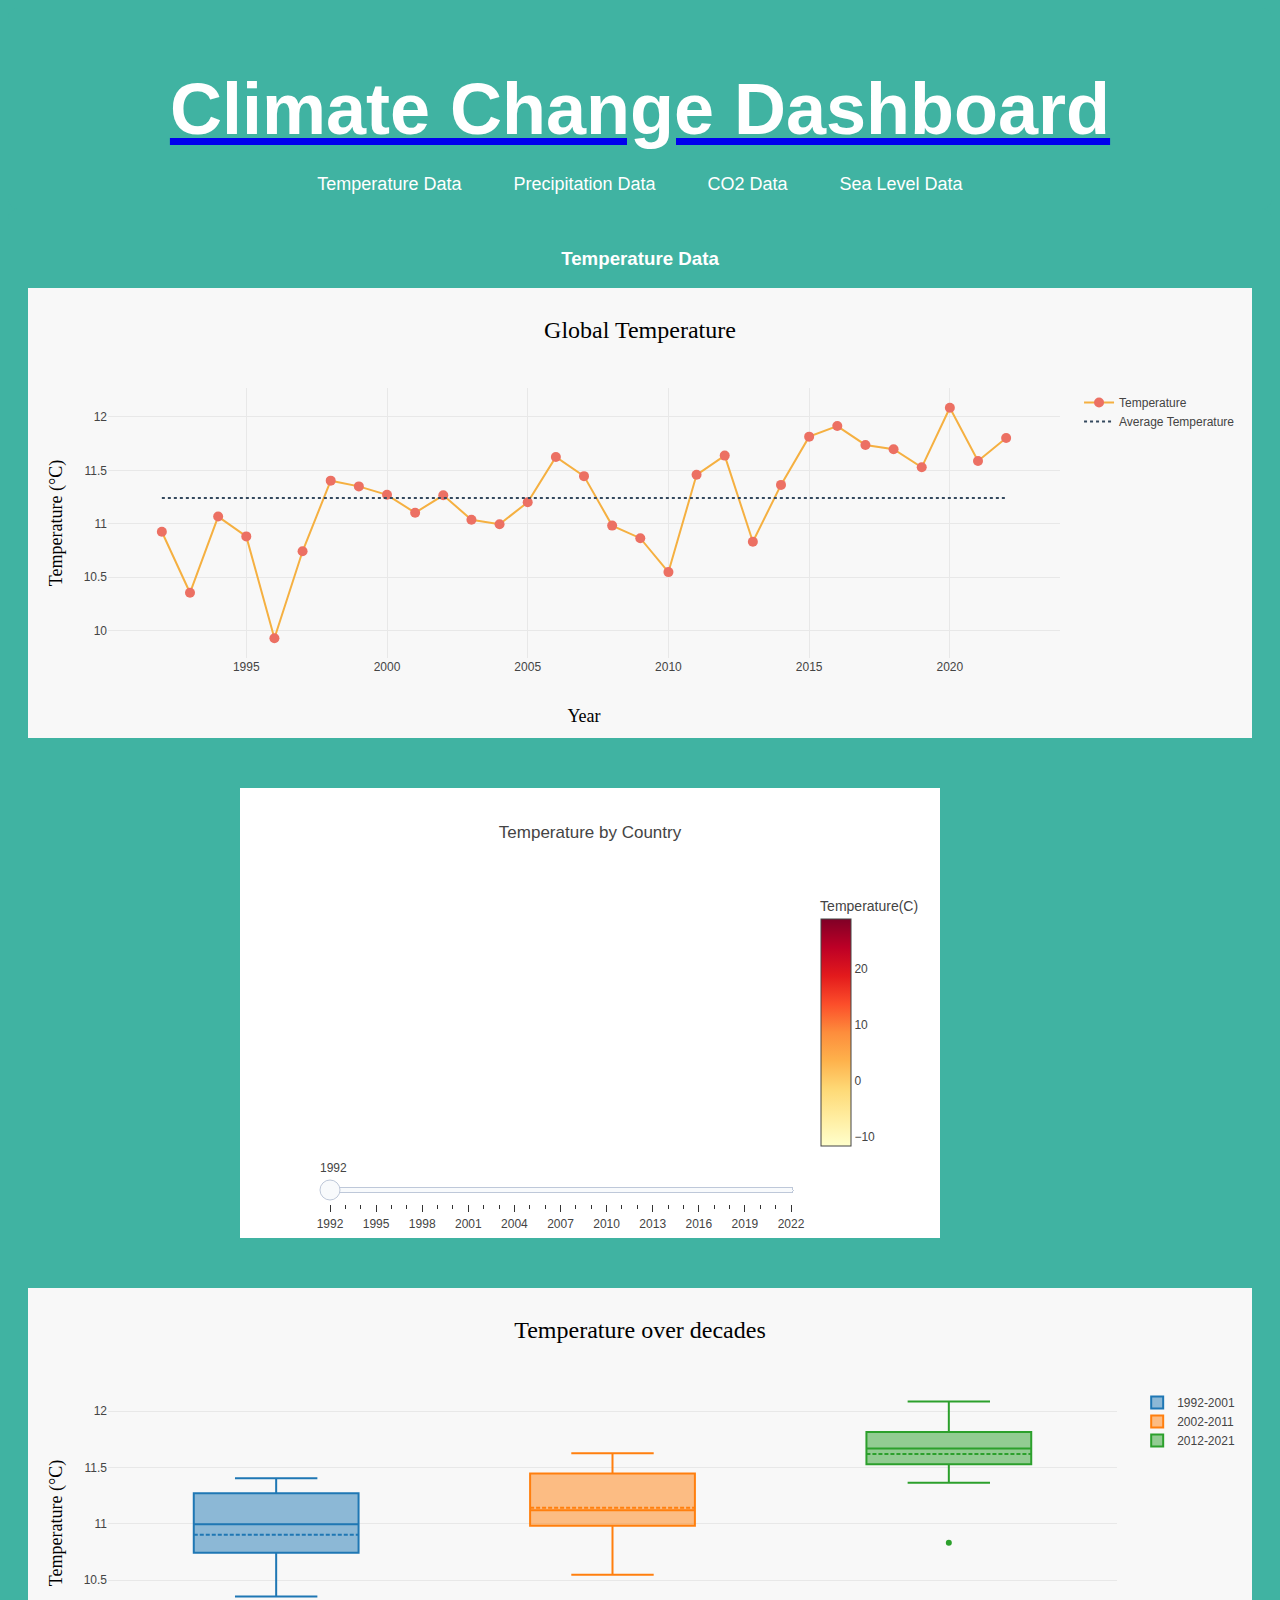
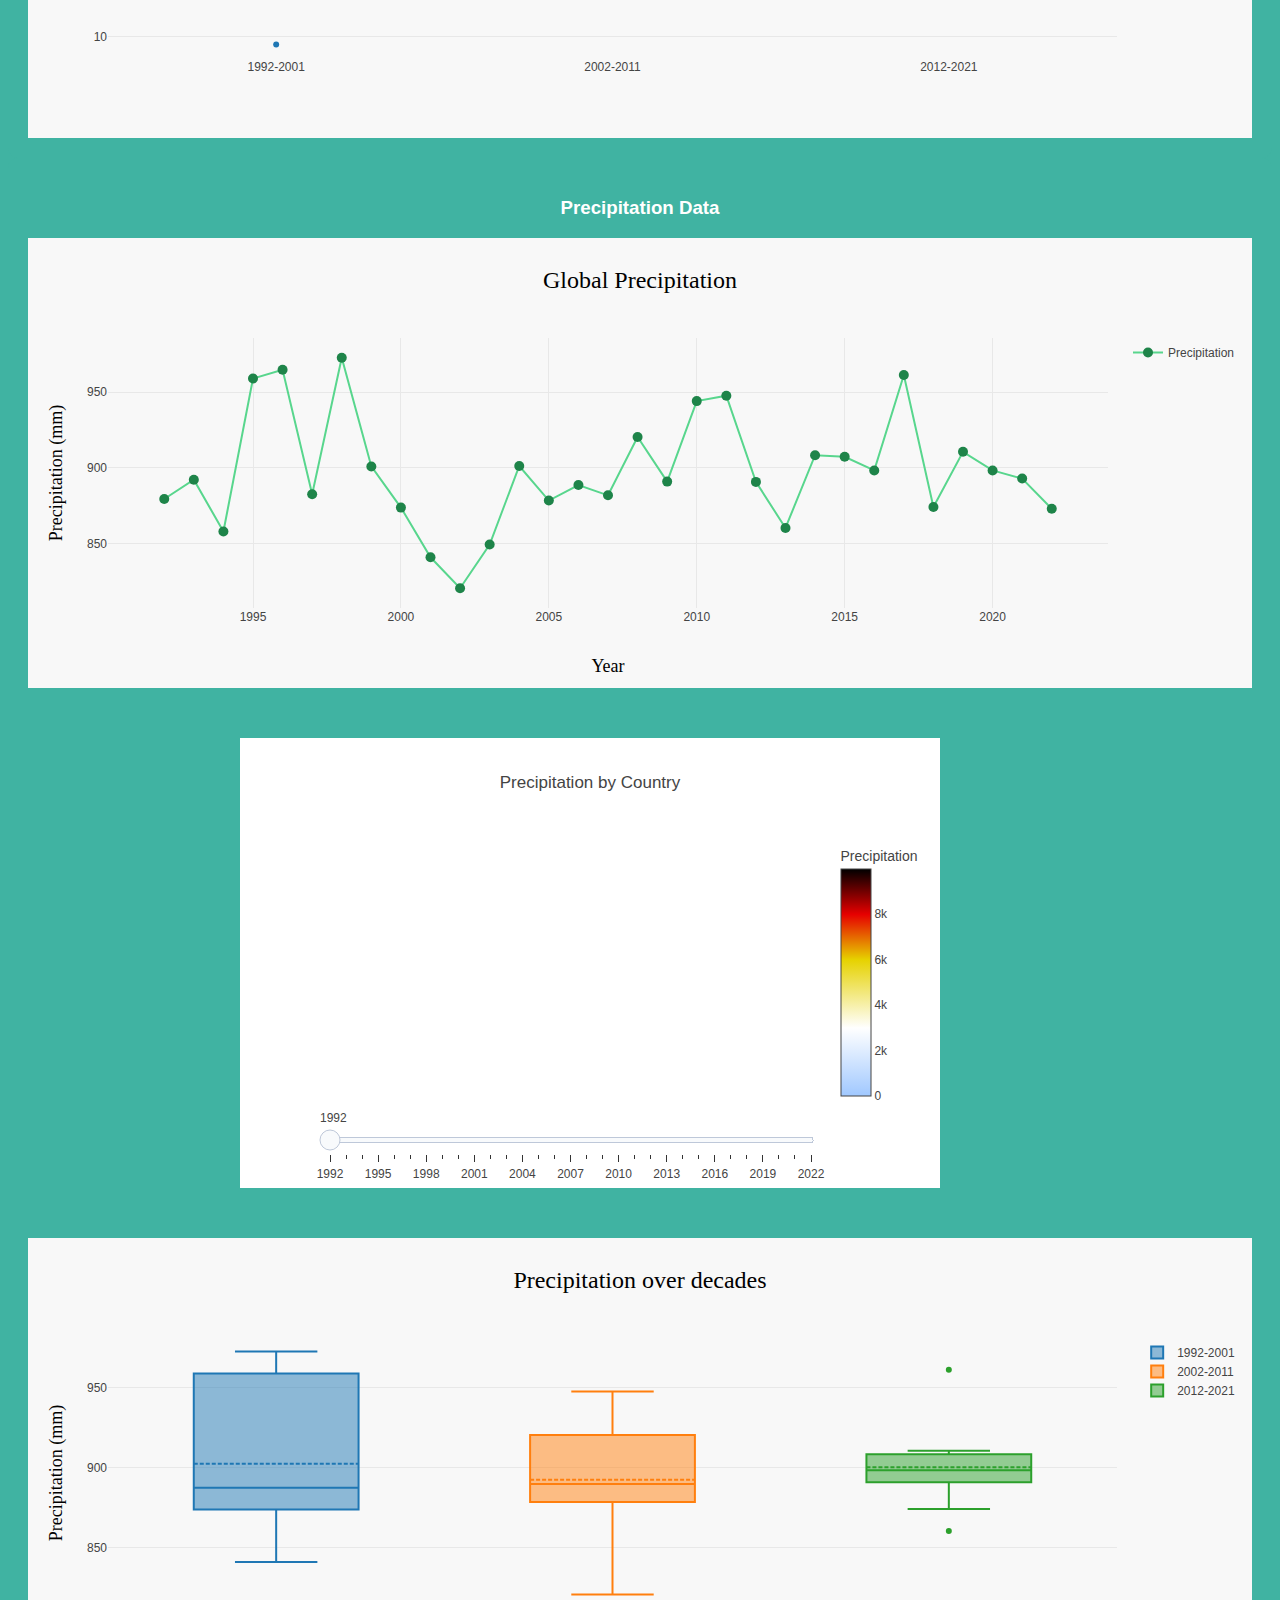
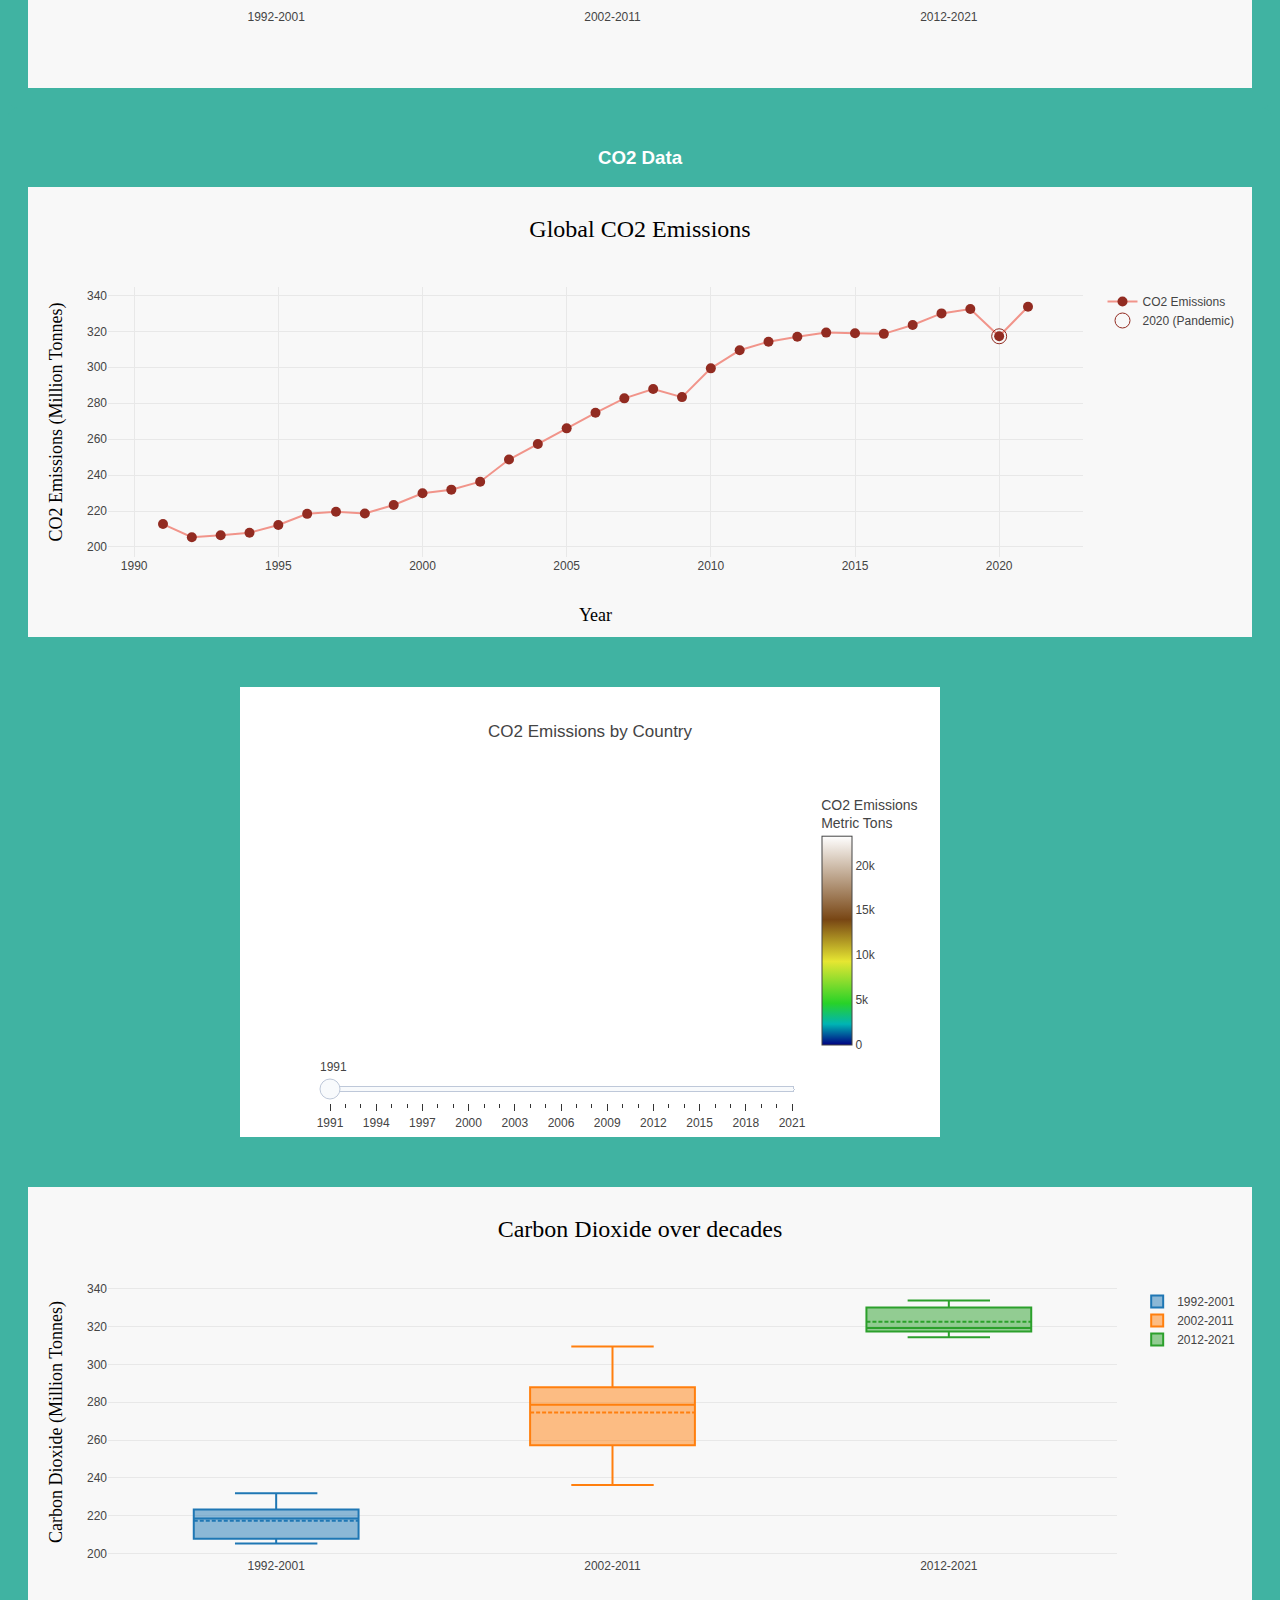
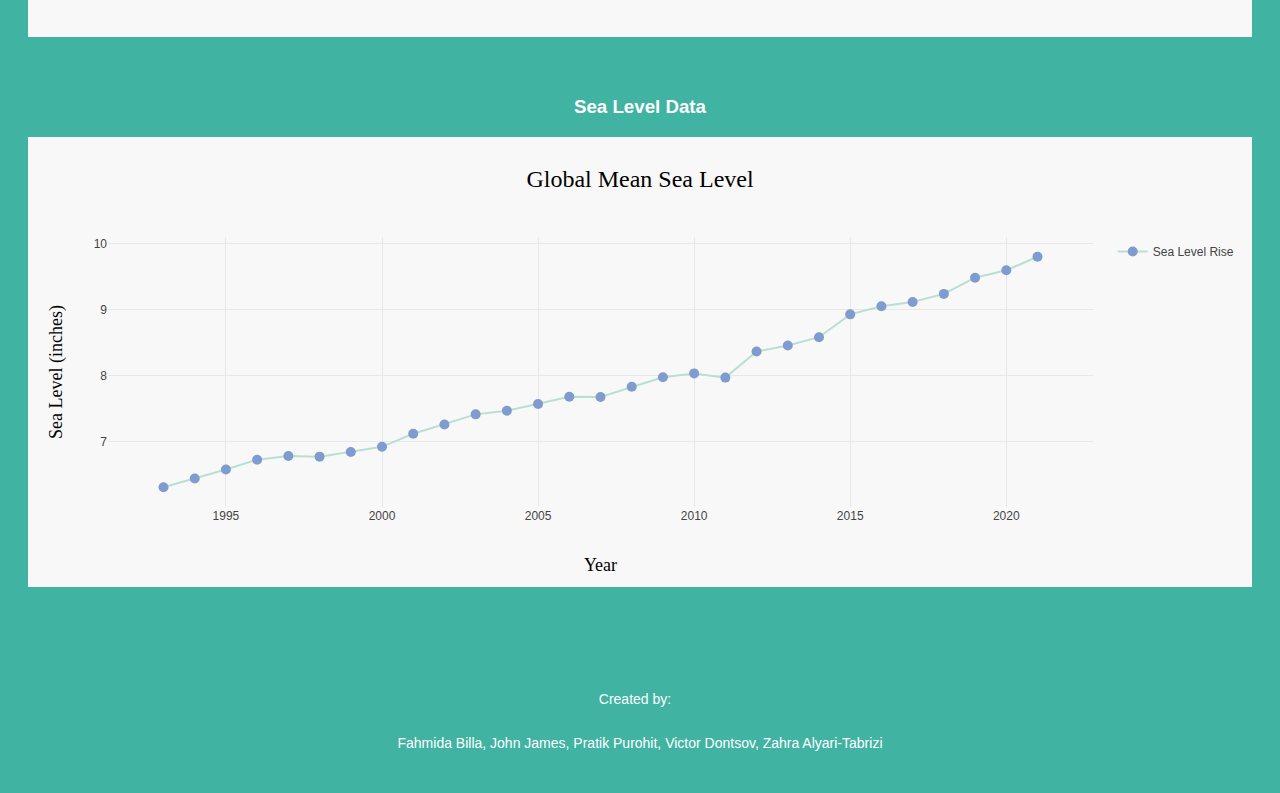
==== All Charts/Charts.html @ 0d8bfbe0 "added boxplots" ====
<!DOCTYPE html>
<html>
  <head>
    <title>My Plotly Charts</title>
    <link rel="stylesheet" type="text/css" href="style.css">
    <meta name="viewport" content="width=device-width, initial-scale=1.0">
  </head>
  <body>
    <header class="header">
      <a href="Charts.html"><h1 class="title">Climate Change Dashboard</h1></a>
    </header>
    
    <div class="tab">
      <button class="tablinks" onclick="openChart(event, 'tempData')">Temperature Data</button>
      <button class="tablinks" onclick="openChart(event, 'precipData')">Precipitation Data</button>
      <button class="tablinks" onclick="openChart(event, 'co2Data')">CO2 Data</button>
      <button class="tablinks" onclick="openChart(event, 'seaLevelData')">Sea Level Data</button>
    </div>
    
    <div id="tempData" class="chart">
      <h3>Temperature Data</h3>
      <div id="TemperaturePlot"></div>
      <div id="TemperatureChoroplethPlot"></div>
      <div id="TemperatureBox"></div>
    </div>
    
    <div id="precipData" class="chart">
      <h3>Precipitation Data</h3>
      <div id="PrecipitationPlot"></div>
      <div id="PrecipitationChoroplethPlot"></div>
      <div id="PrecipitationBox"></div>   
   
    </div>
    
    <div id="co2Data" class="chart">
      <h3>CO2 Data</h3>
      <div id="CO2EmissionPlot"></div>
      <div id="CO2ChoroplethPlot"></div>
      <div id="CO2Box"></div>
    </div>
    
    <div id="seaLevelData" class="chart">
      <h3>Sea Level Data</h3>
      <div id="SeaLevelPlot"></div>
    </div> 
    <div class="data-section">
    </div>
    
    <footer class="footer">
      <p class="created-by">Created by:</p>
      <p class="authors">Fahmida Billa, John James, Pratik Purohit, Victor Dontsov, Zahra Alyari-Tabrizi</p>
    </footer>
    
    <script src="https://cdn.plot.ly/plotly-latest.min.js"></script>
    <script src="https://d3js.org/d3.v5.min.js"></script>
    <script src="CO2DataChoropleth.js"></script>
    <script src="precipitationDataChoropleth.js"></script>
    <script src="temperatureDataChoropleth.js"></script>
    <script src="seaLevelData.js"></script>
    <script src="TemperatureData.js"></script>
    <script src="PrecipitationData.js"></script>
    <script src="CO2EmissionData.js"></script>
    <script src="SeaLevelLineChart.js"></script>
    <script src="TemperatureLineChart.js"></script>
    <script src="PrecipitationLineChart.js"></script>
    <script src="CO2EmissionLineChart.js"></script>
    <script src="choroplethCO2.js"></script>
    <script src="precipitationChoropleth.js"></script>
    <script src="temperatureChoropleth.js"></script>
    <script src="box_temperature.js"></script>
    <script src="box_precipitation.js"></script>
    <script src="box_co2.js"></script>
    <script src="eventlisteners.js" ></script>

    <!--
      <script src="box_co2.js"></script>
    -->
  </body>
</html>
---- All Charts/style.css ----
body {
  background-color: #40B3A2;
  color: #fff;
  font-family: Jost, sans-serif;
  text-align: center;
}

.header {
  background-color: #40B3A2;
  padding: 10px;
  border-radius: 10px 10px 0 0;
}

.title {
  font-size: 72px; 
  margin: 50px auto 0;
  color: #fff;
  cursor: pointer;
  text-decoration: none;
  max-width: 90%;
  text-align: center;
}

#SeaLevelLineChart,
#TemperatureLineChart,
#PrecipitationLineChart,
#CO2EmissionLineChart,
#CO2ChoroplethPlot,
#PrecipitationChoroplethPlot,
#TemperatureChoroplethPlot {
  margin: 50px auto;
  max-width: 800px;
}

@media screen and (max-width: 768px) {
  #SeaLevelLineChart,
  #TemperatureLineChart,
  #PrecipitationLineChart,
  #CO2EmissionLineChart,
  #CO2ChoroplethPlot,
  #PrecipitationChoroplethPlot,
  #TemperatureChoroplethPlot {
    max-width: 100%;
  }
}

  
  /* Update for small screens */
  .tab {
    display: flex;
    flex-direction: column;
    align-items: center;
  }
  
  .tablinks {
    margin-bottom: 10px;
  }

.chart {
  background-color: #40B3A2;
  border-radius: 10px;
  padding: 20px;
}

/* Add new styles for tabs */
.tab {
  display: flex;
  justify-content: center;
  align-items: center;
  flex-wrap: wrap;
  background-color: #40B3A2;
  border-radius: 0 0 10px 10px;
  flex-direction: row; 
}

.tab button {
  background-color: inherit;
  border: none;
  outline: none;
  cursor: pointer;
  padding: 14px 16px;
  font-size: 18px;
  margin: 0 10px;
  color: #fff;
}

.tab button:hover {
  background-color: #40B3A2;
}

.tab button.active {
  background-color: #DC6641;
}

.footer {
  background-color: #40B3A2;
  color: #fff;
  font-size: 14px;
  padding: 20px;
  margin-top: 50px;
  display: flex;
  justify-content: flex-end;
  align-items: center;
  border-radius: 10px 10px 10px 10px;
  flex-direction: column;
}


.created-by {
  margin-right: 10px;
}

.author-list {
  margin: 0;
  padding: 0;
  display: flex;
}

.author-list li {
  margin-right: 10px;
}
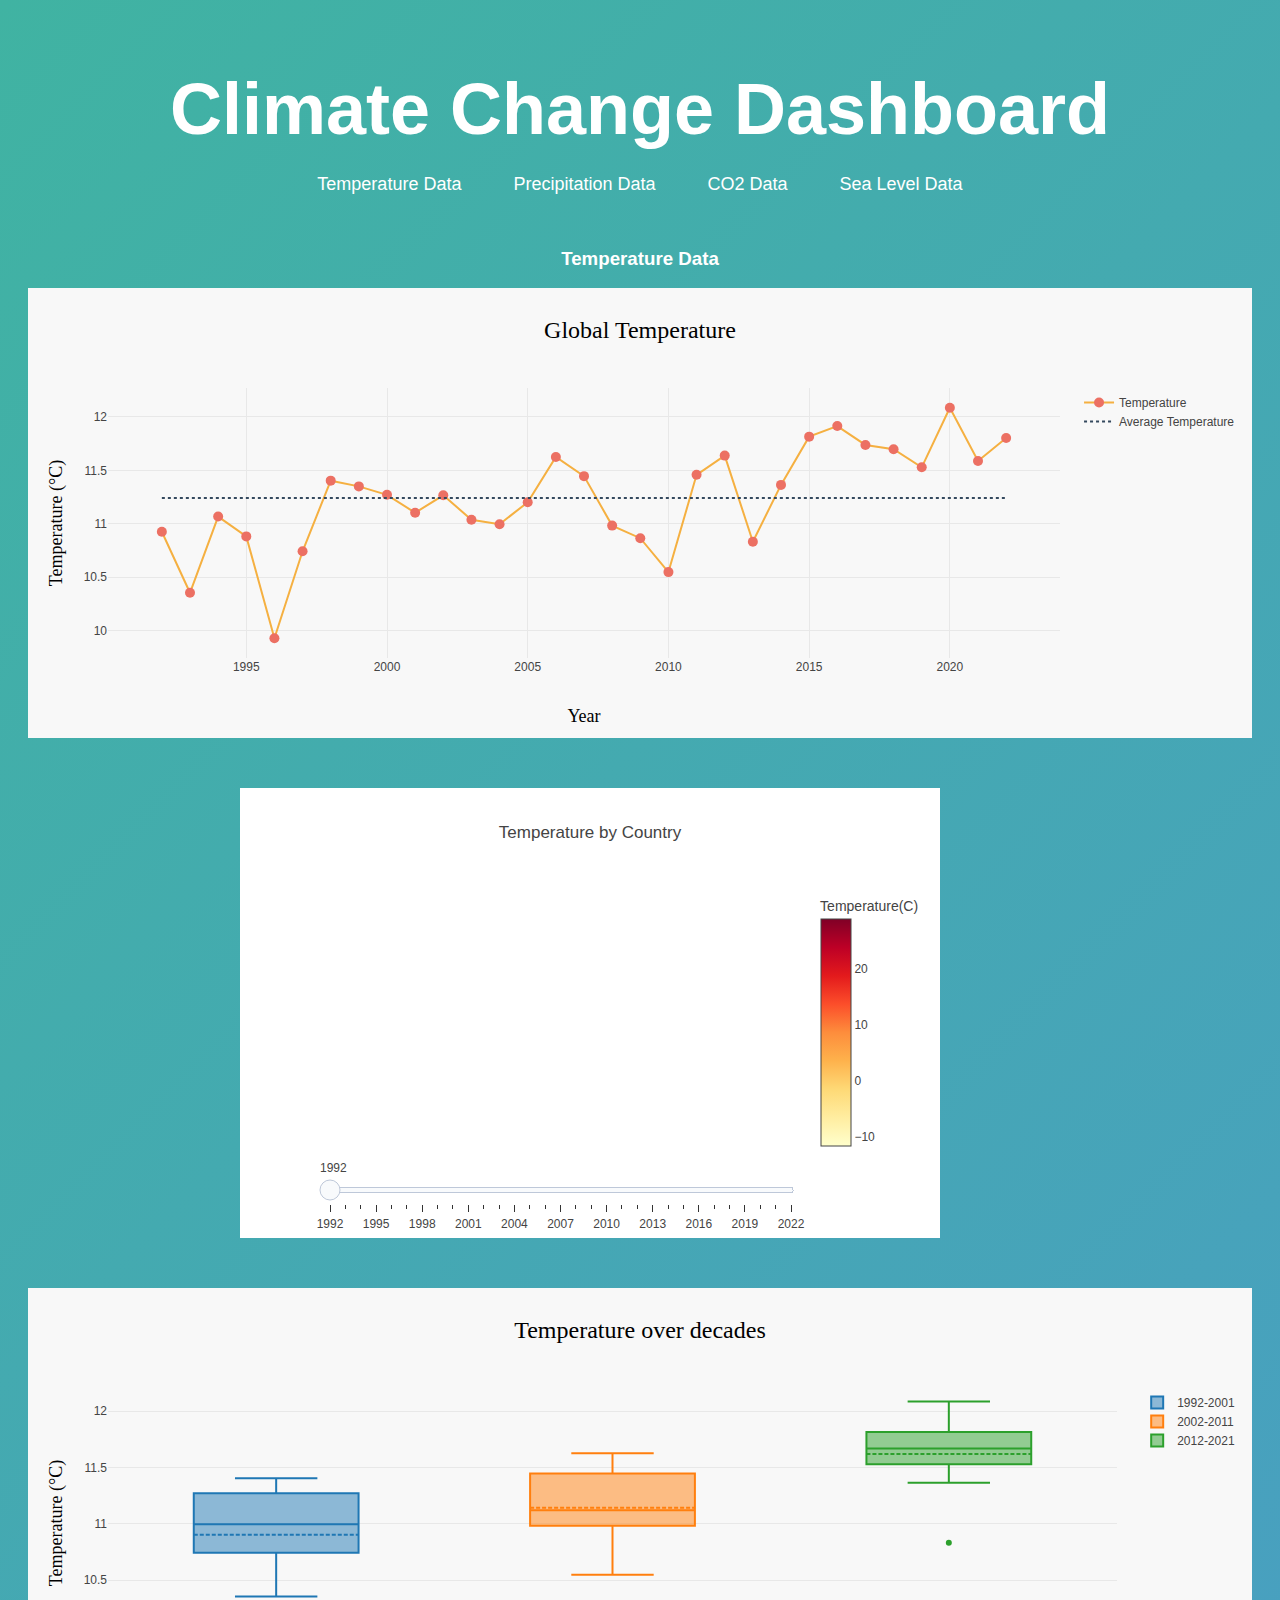
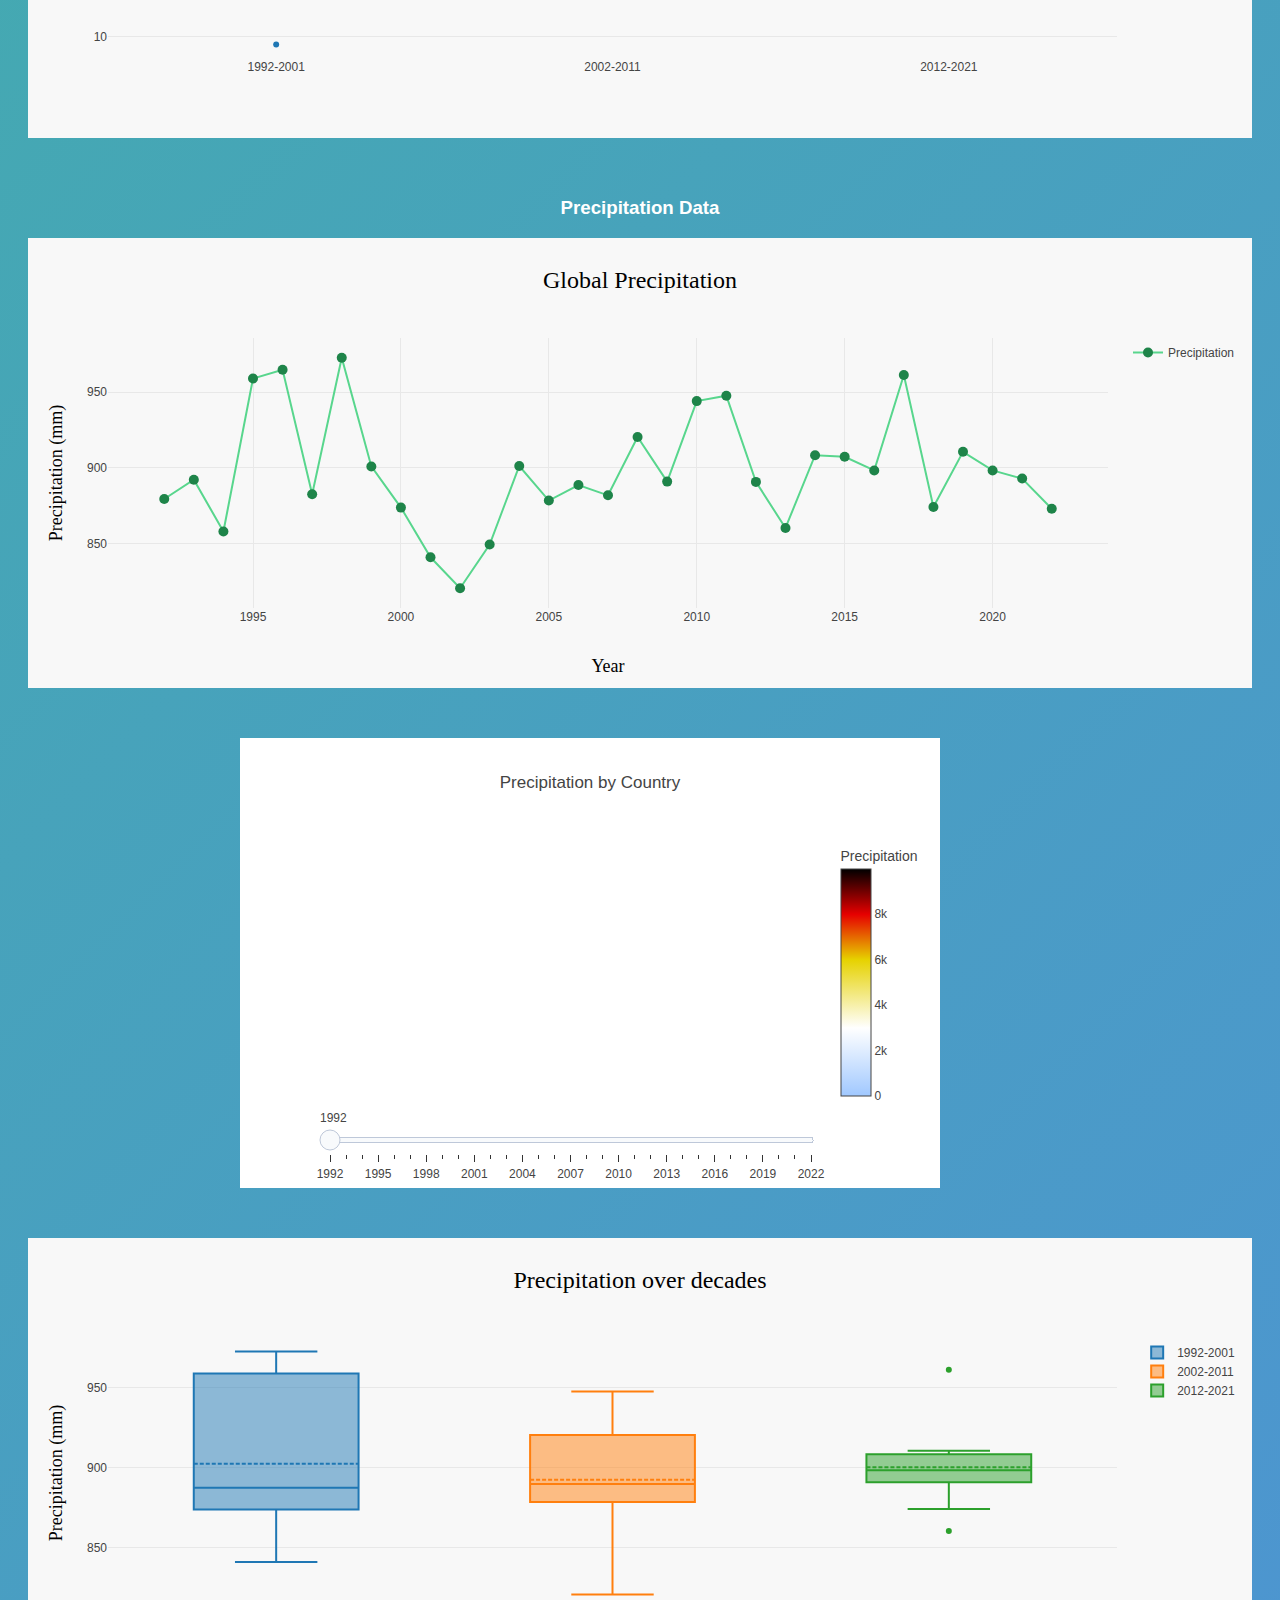
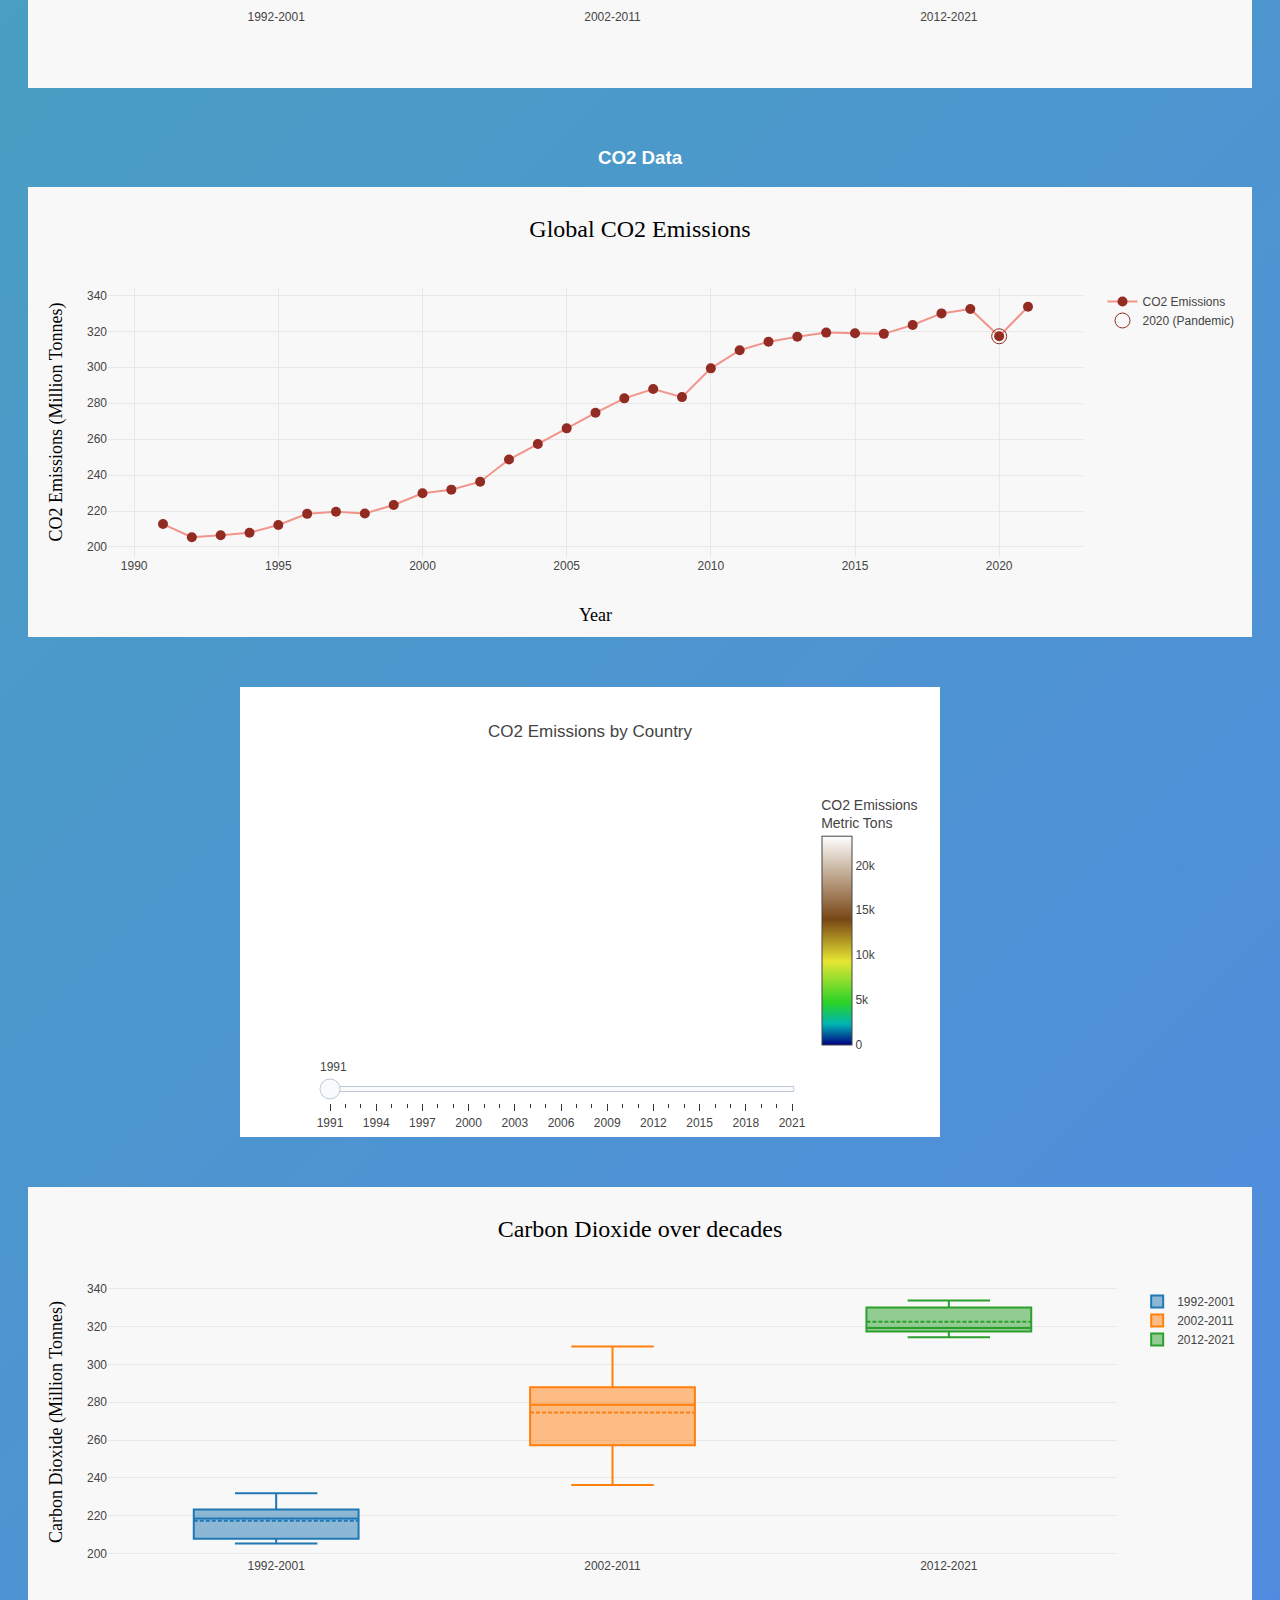
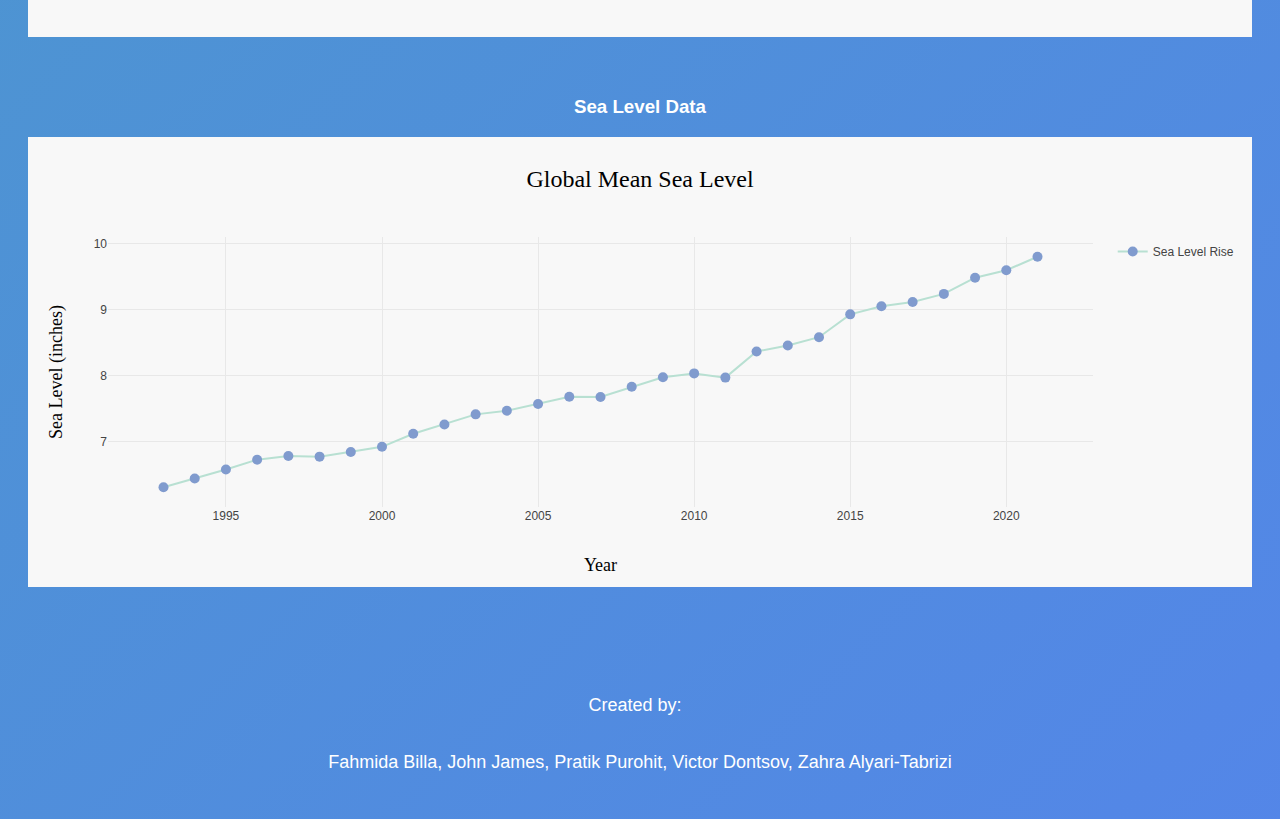
==== commit 61557ab1: "final touches being added - missing race chart" ====
--- a/All Charts/Charts.html
+++ b/All Charts/Charts.html
@@ -1,7 +1,7 @@
 <!DOCTYPE html>
 <html>
   <head>
-    <title>My Plotly Charts</title>
+    <title>Climate Change Visualization - Dashboard</title>
     <link rel="stylesheet" type="text/css" href="style.css">
     <meta name="viewport" content="width=device-width, initial-scale=1.0">
   </head>
--- a/All Charts/style.css
+++ b/All Charts/style.css
@@ -1,16 +1,32 @@
 body {
-  background-color: #40B3A2;
-  color: #fff;
+  background-image: linear-gradient(-45deg, #40B3A2, #BC7198, #5A77FF, #40B3A2);
+  background-size: 400% 400%;
+  animation: gradient 10s ease infinite;
   font-family: Jost, sans-serif;
   text-align: center;
 }
 
+@keyframes gradient {
+  0% {
+    background-position: 0% 50%;
+  }
+  50% {
+    background-position: 100% 50%;
+  }
+  100% {
+    background-position: 0% 50%;
+  }
+}
+
+
 .header {
-  background-color: #40B3A2;
   padding: 10px;
   border-radius: 10px 10px 0 0;
 }
+.header > a {
+  text-decoration: none;
 
+}
 .title {
   font-size: 72px; 
   margin: 50px auto 0;
@@ -57,9 +73,9 @@
   }
 
 .chart {
-  background-color: #40B3A2;
   border-radius: 10px;
   padding: 20px;
+  color: #fff;
 }
 
 /* Add new styles for tabs */
@@ -68,7 +84,6 @@
   justify-content: center;
   align-items: center;
   flex-wrap: wrap;
-  background-color: #40B3A2;
   border-radius: 0 0 10px 10px;
   flex-direction: row; 
 }
@@ -93,9 +108,8 @@
 }
 
 .footer {
-  background-color: #40B3A2;
   color: #fff;
-  font-size: 14px;
+  font-size: 18px;
   padding: 20px;
   margin-top: 50px;
   display: flex;
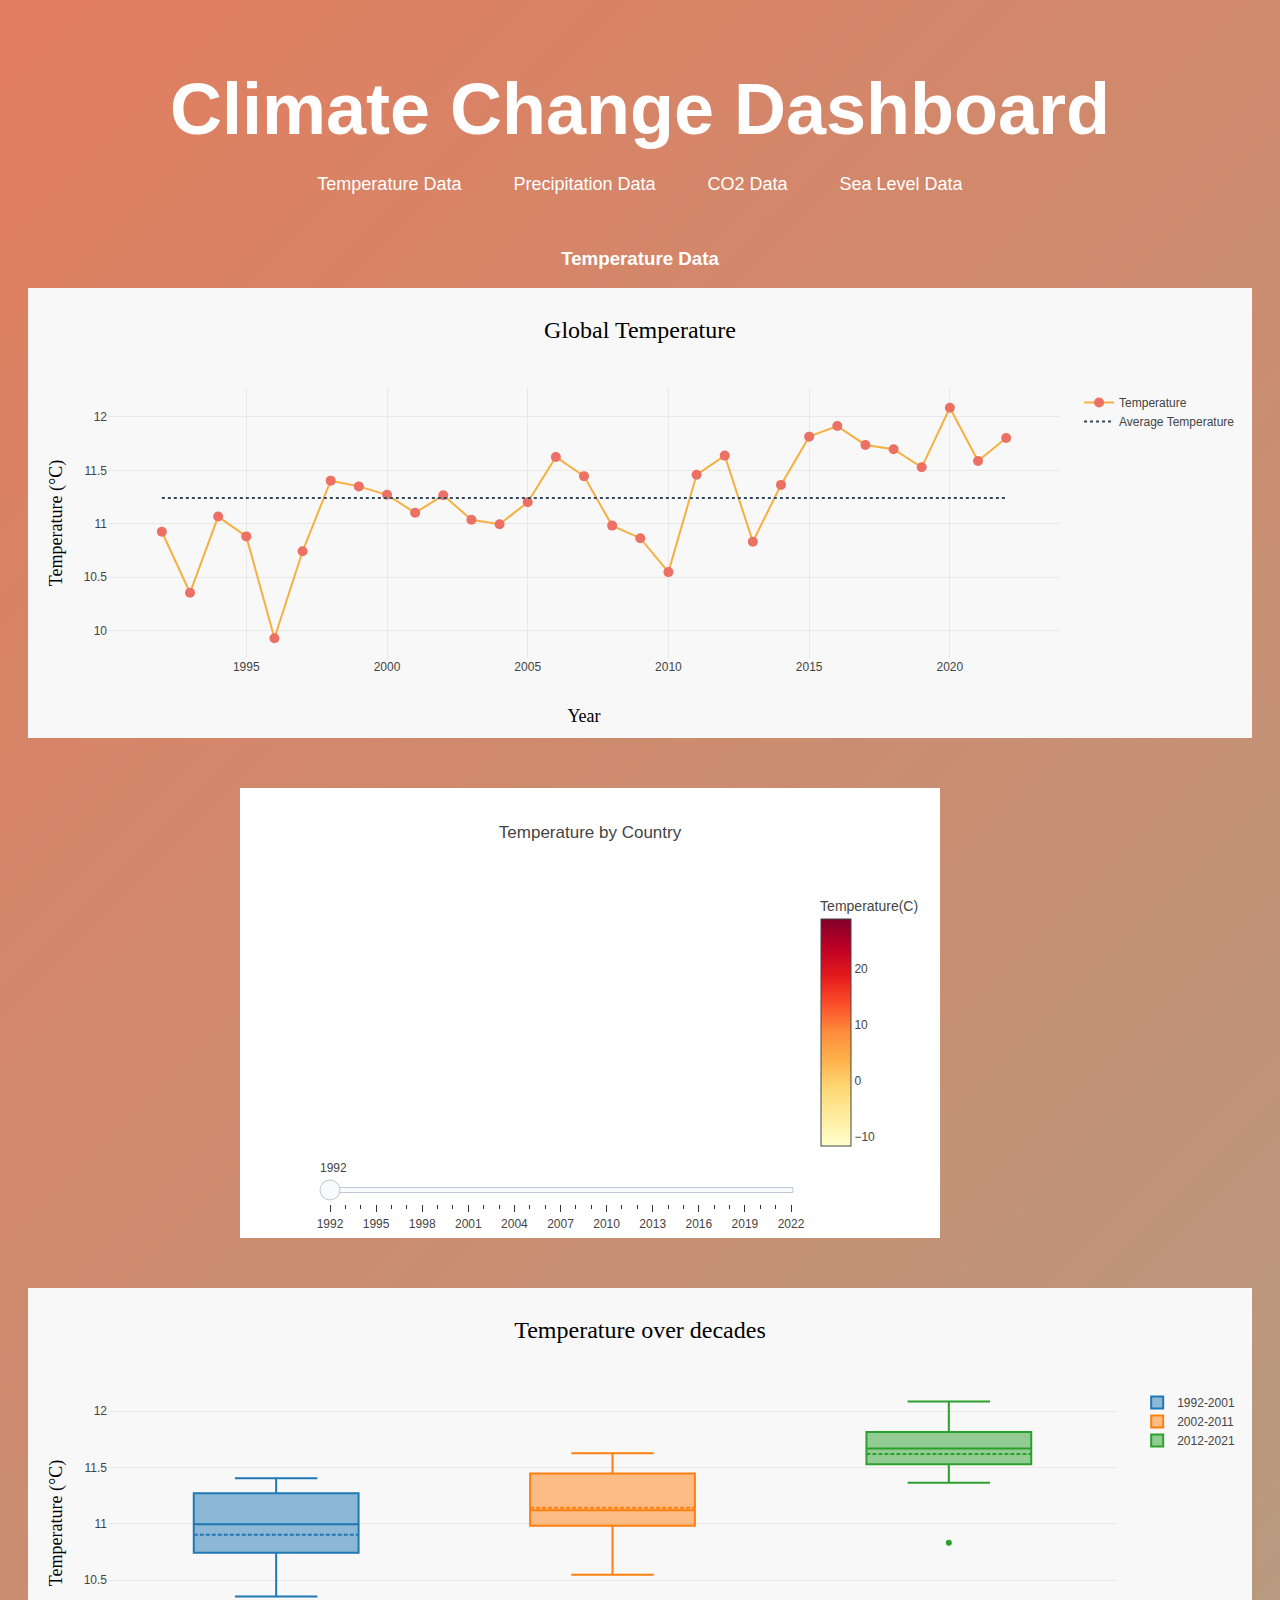
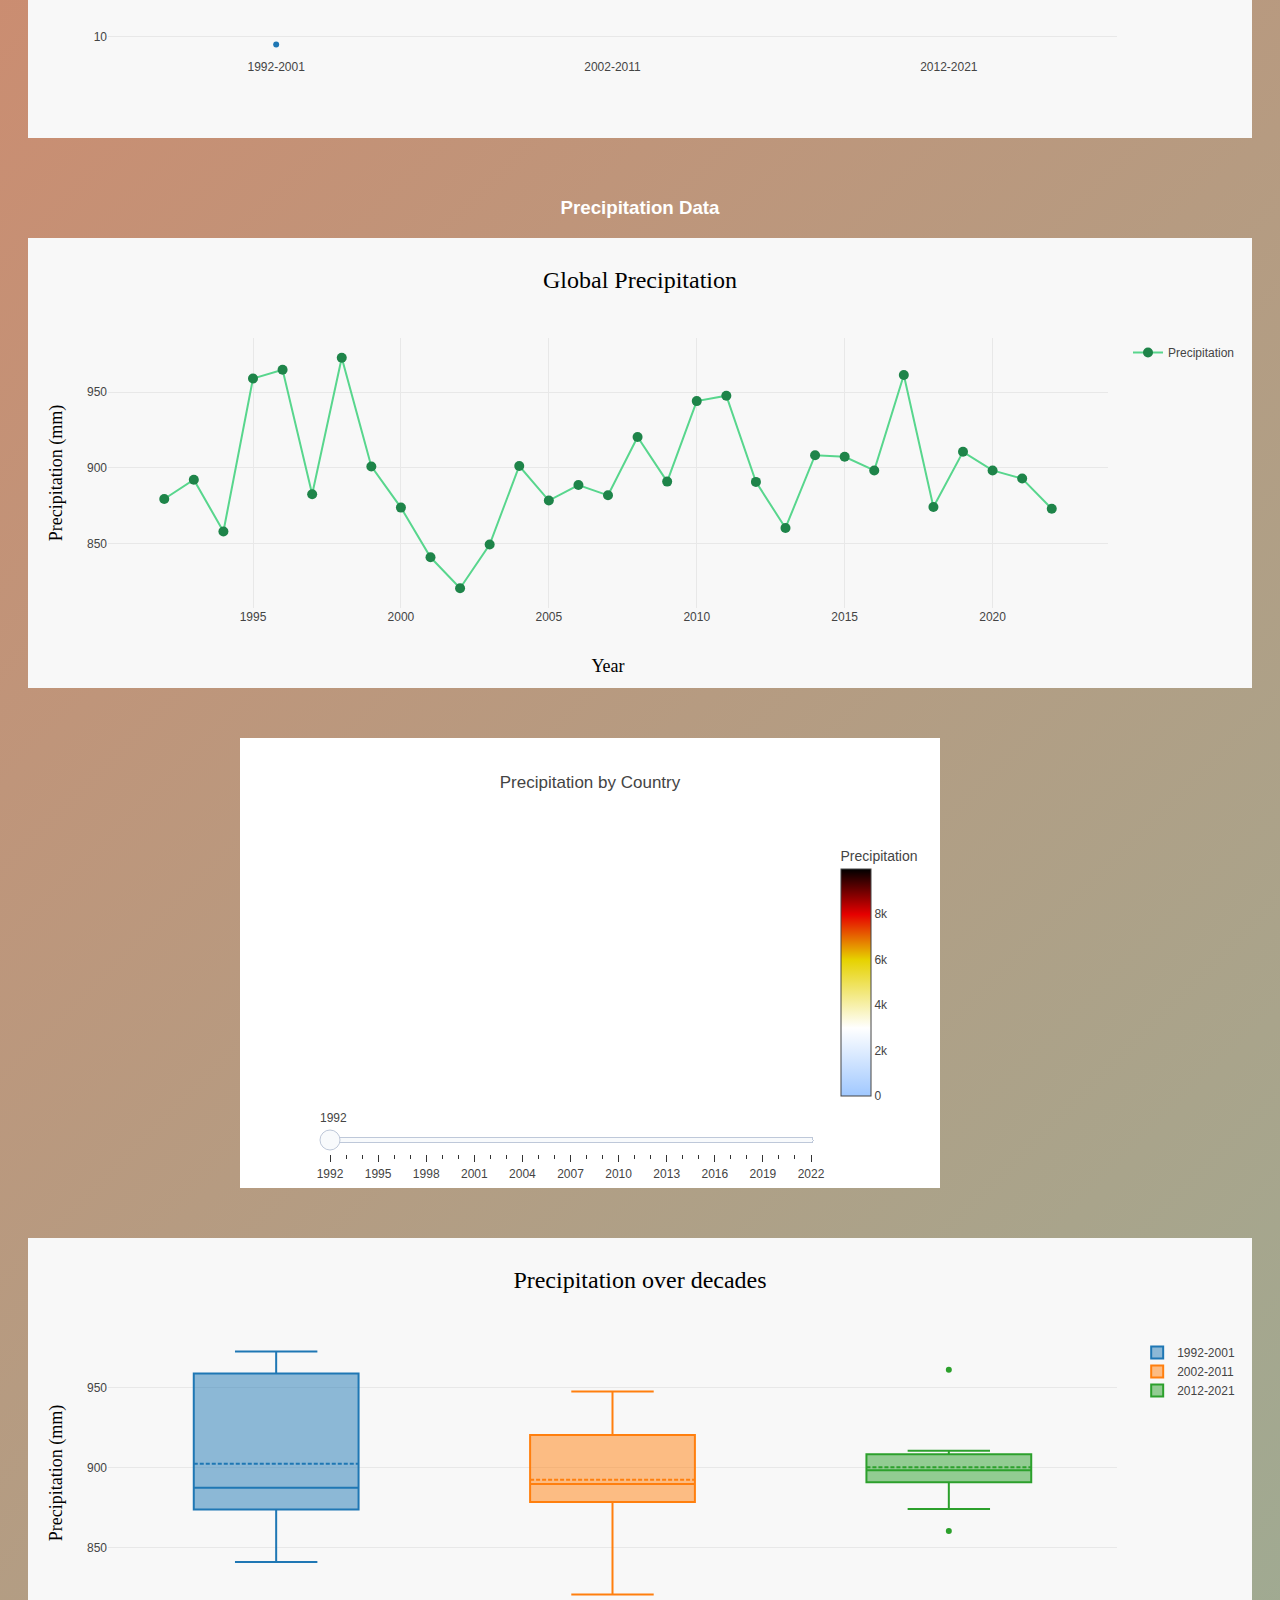
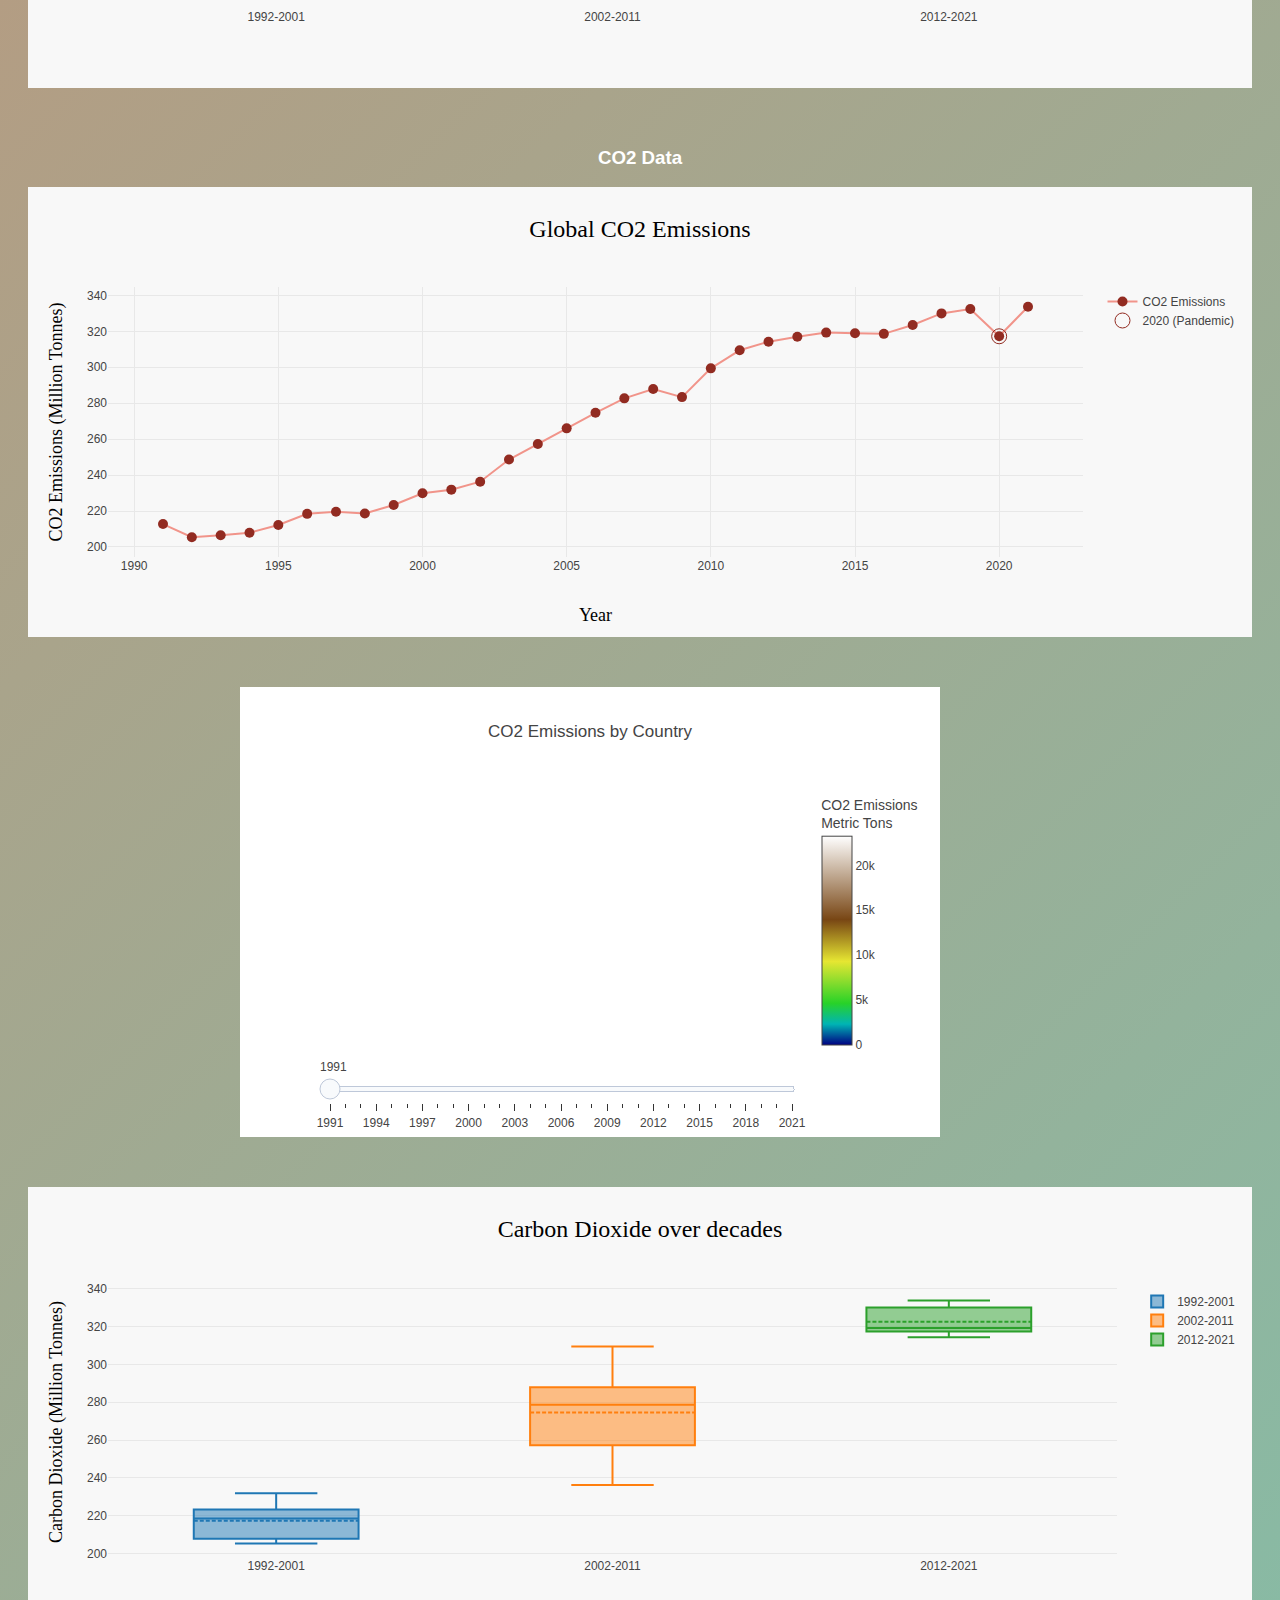
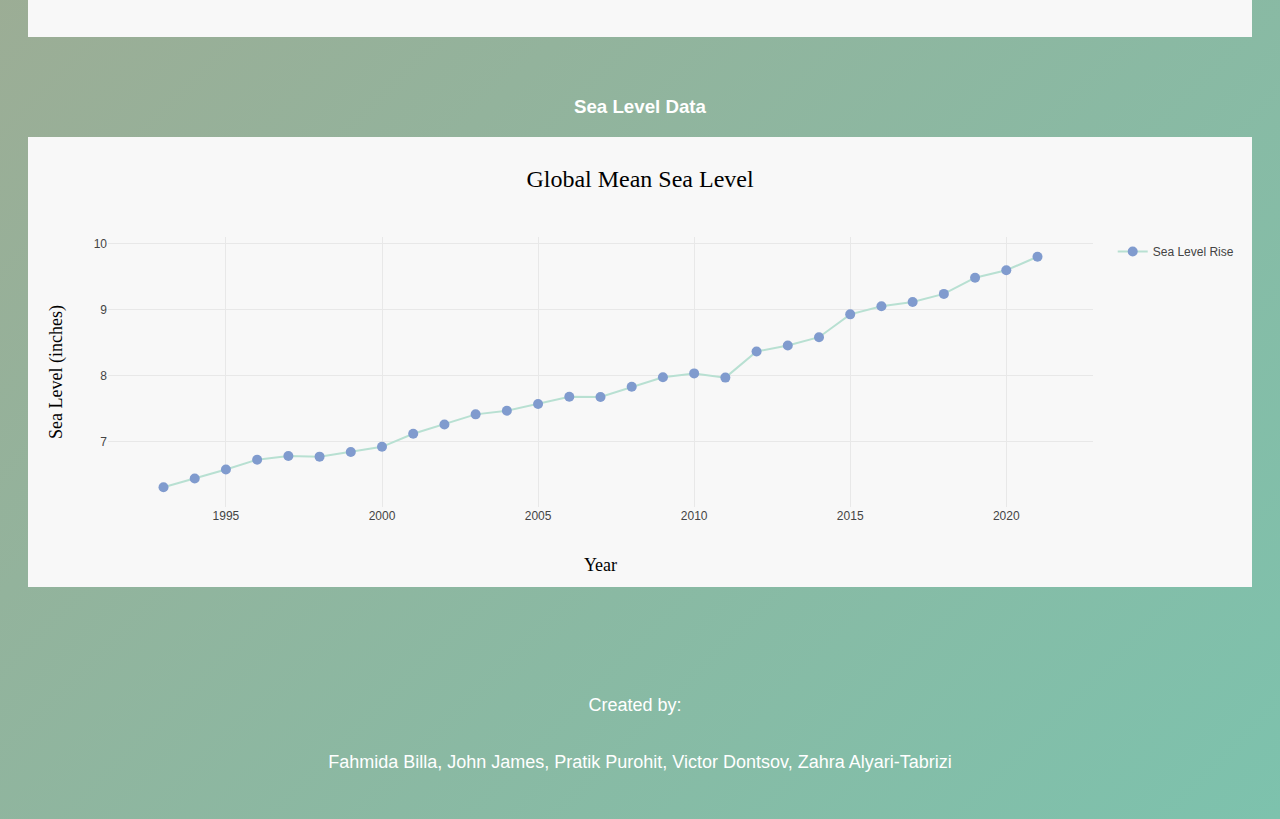
==== commit 0979b73b: "working on racebar" ====
--- a/All Charts/Charts.html
+++ b/All Charts/Charts.html
@@ -36,6 +36,7 @@
       <h3>CO2 Data</h3>
       <div id="CO2EmissionPlot"></div>
       <div id="CO2ChoroplethPlot"></div>
+      <div id="co2-bar-race"></div>
       <div id="CO2Box"></div>
     </div>
     
@@ -50,10 +51,17 @@
       <p class="created-by">Created by:</p>
       <p class="authors">Fahmida Billa, John James, Pratik Purohit, Victor Dontsov, Zahra Alyari-Tabrizi</p>
     </footer>
-    
+
+
+        <!-- Scripts -->
+
+    <script src="https://cdn.amcharts.com/lib/5/index.js"></script>
+    <script src="https://cdn.amcharts.com/lib/5/xy.js"></script>
+    <script src="https://cdn.amcharts.com/lib/5/themes/Animated.js"></script>
     <script src="https://cdn.plot.ly/plotly-latest.min.js"></script>
     <script src="https://d3js.org/d3.v5.min.js"></script>
     <script src="CO2DataChoropleth.js"></script>
+    <script src="CO2Data-Transformed.js"></script>
     <script src="precipitationDataChoropleth.js"></script>
     <script src="temperatureDataChoropleth.js"></script>
     <script src="seaLevelData.js"></script>
@@ -71,6 +79,8 @@
     <script src="box_precipitation.js"></script>
     <script src="box_co2.js"></script>
     <script src="eventlisteners.js" ></script>
+    <script src="am5-chart-race.js" ></script>
+
 
     <!--
       <script src="box_co2.js"></script>
--- a/All Charts/style.css
+++ b/All Charts/style.css
@@ -1,5 +1,5 @@
 body {
-  background-image: linear-gradient(-45deg, #40B3A2, #BC7198, #5A77FF, #40B3A2);
+  background-image: linear-gradient(-45deg, #40B3A2, #E8A87C, #C38D9D, #7DC2AD, #E27D5F);
   background-size: 400% 400%;
   animation: gradient 10s ease infinite;
   font-family: Jost, sans-serif;
@@ -110,7 +110,7 @@
 .footer {
   color: #fff;
   font-size: 18px;
-  padding: 20px;
+    padding: 20px;
   margin-top: 50px;
   display: flex;
   justify-content: flex-end;
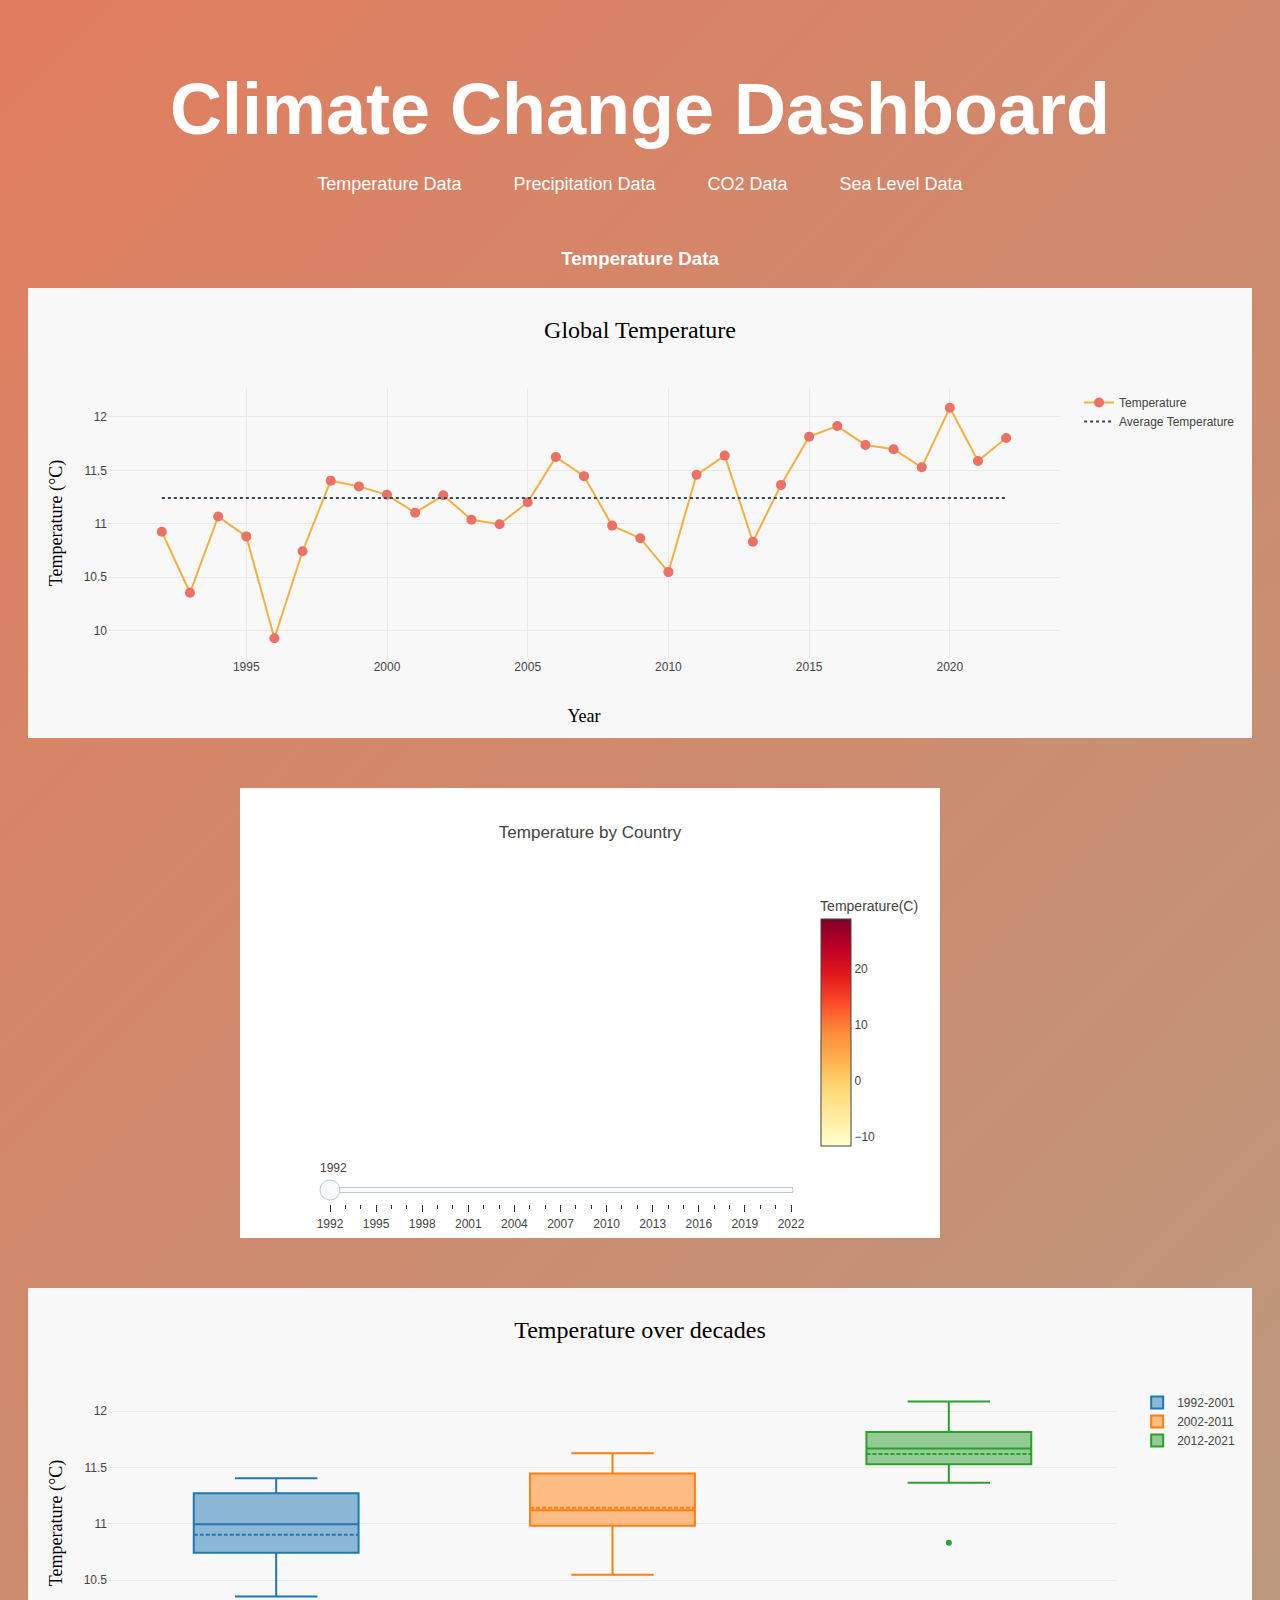
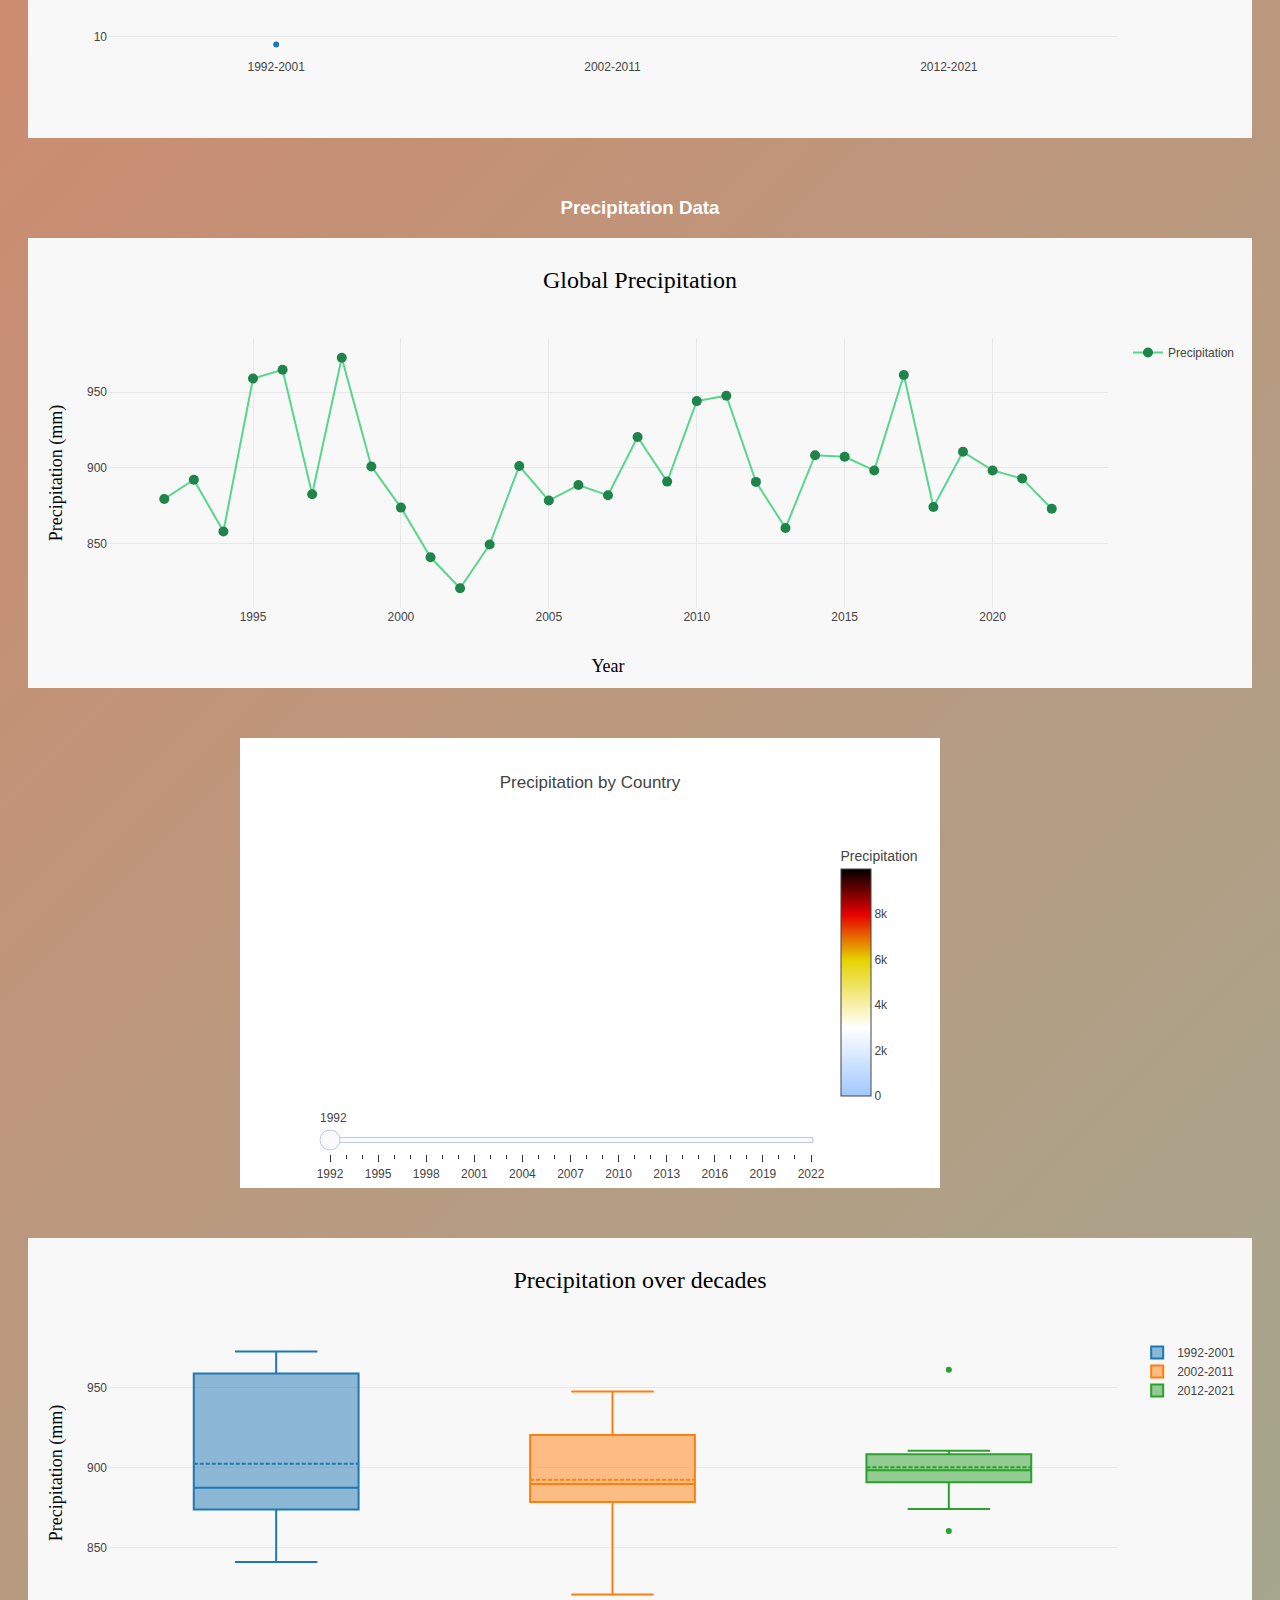
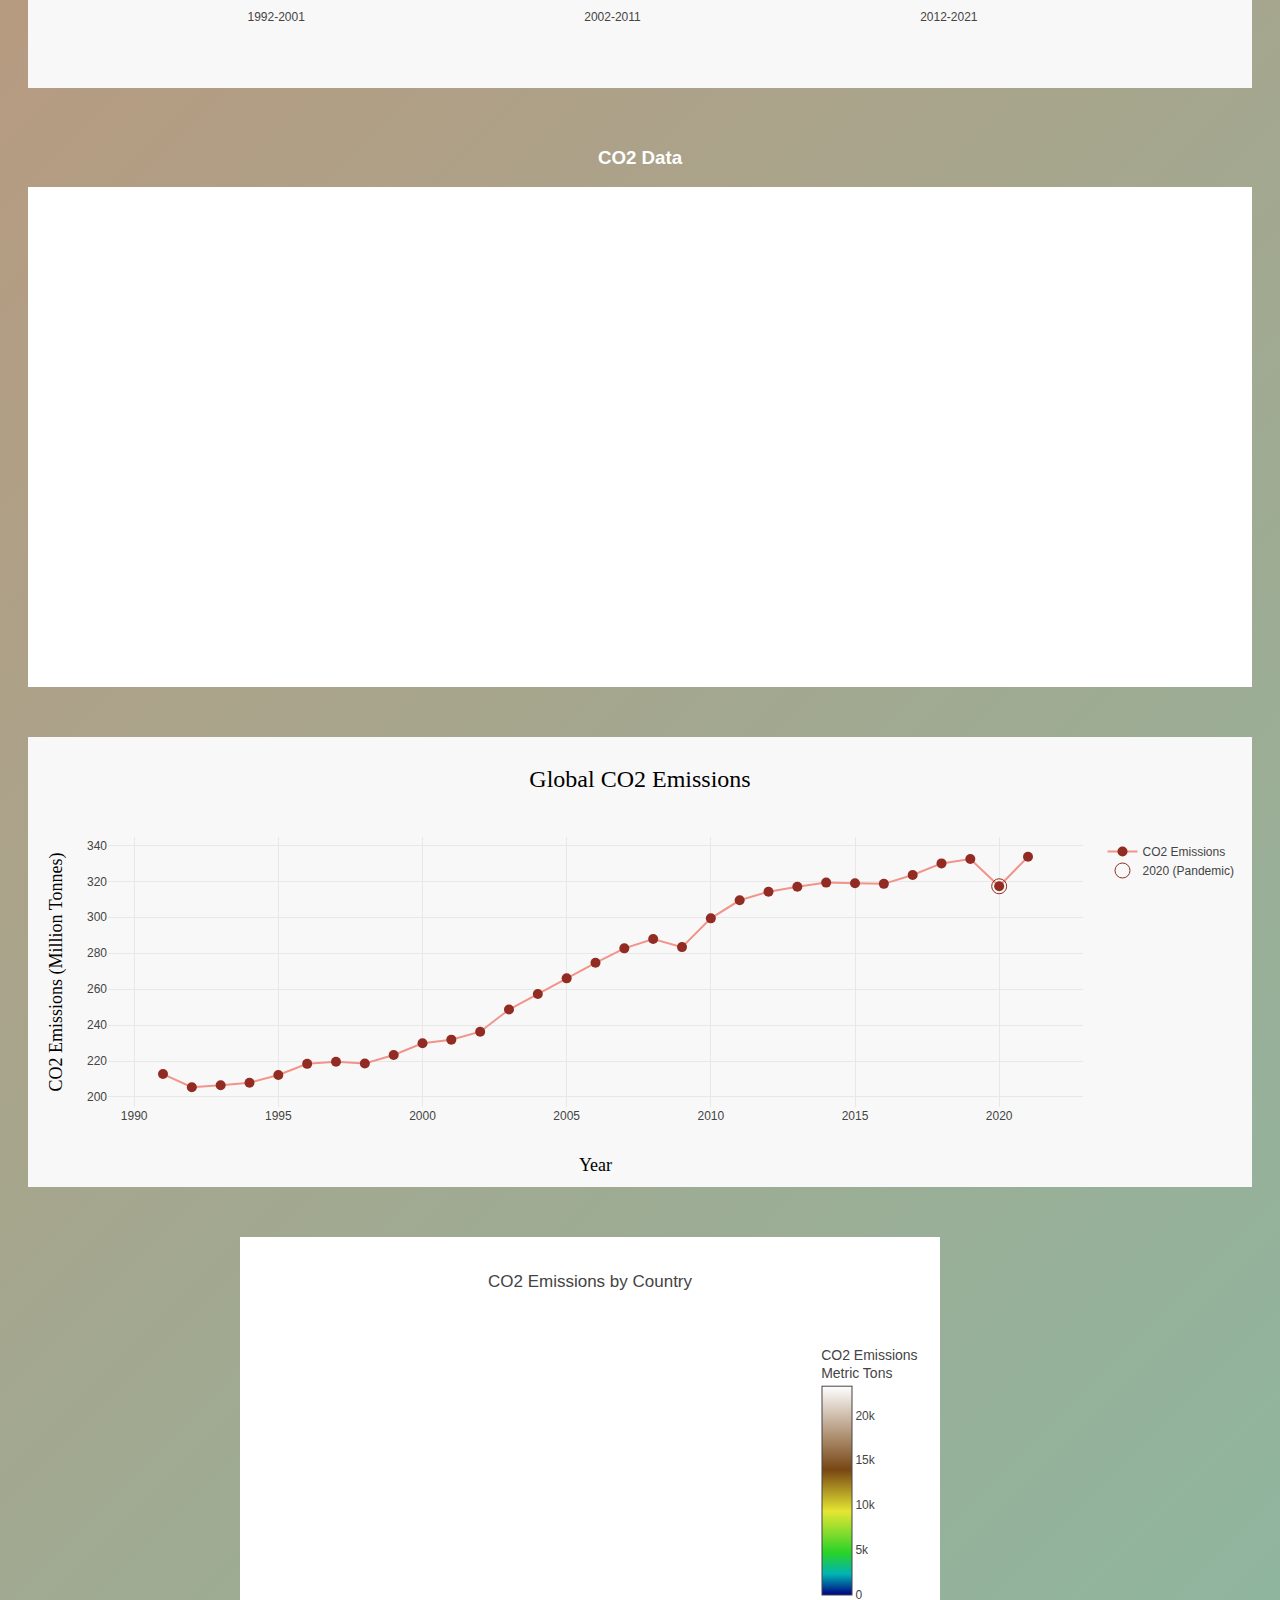
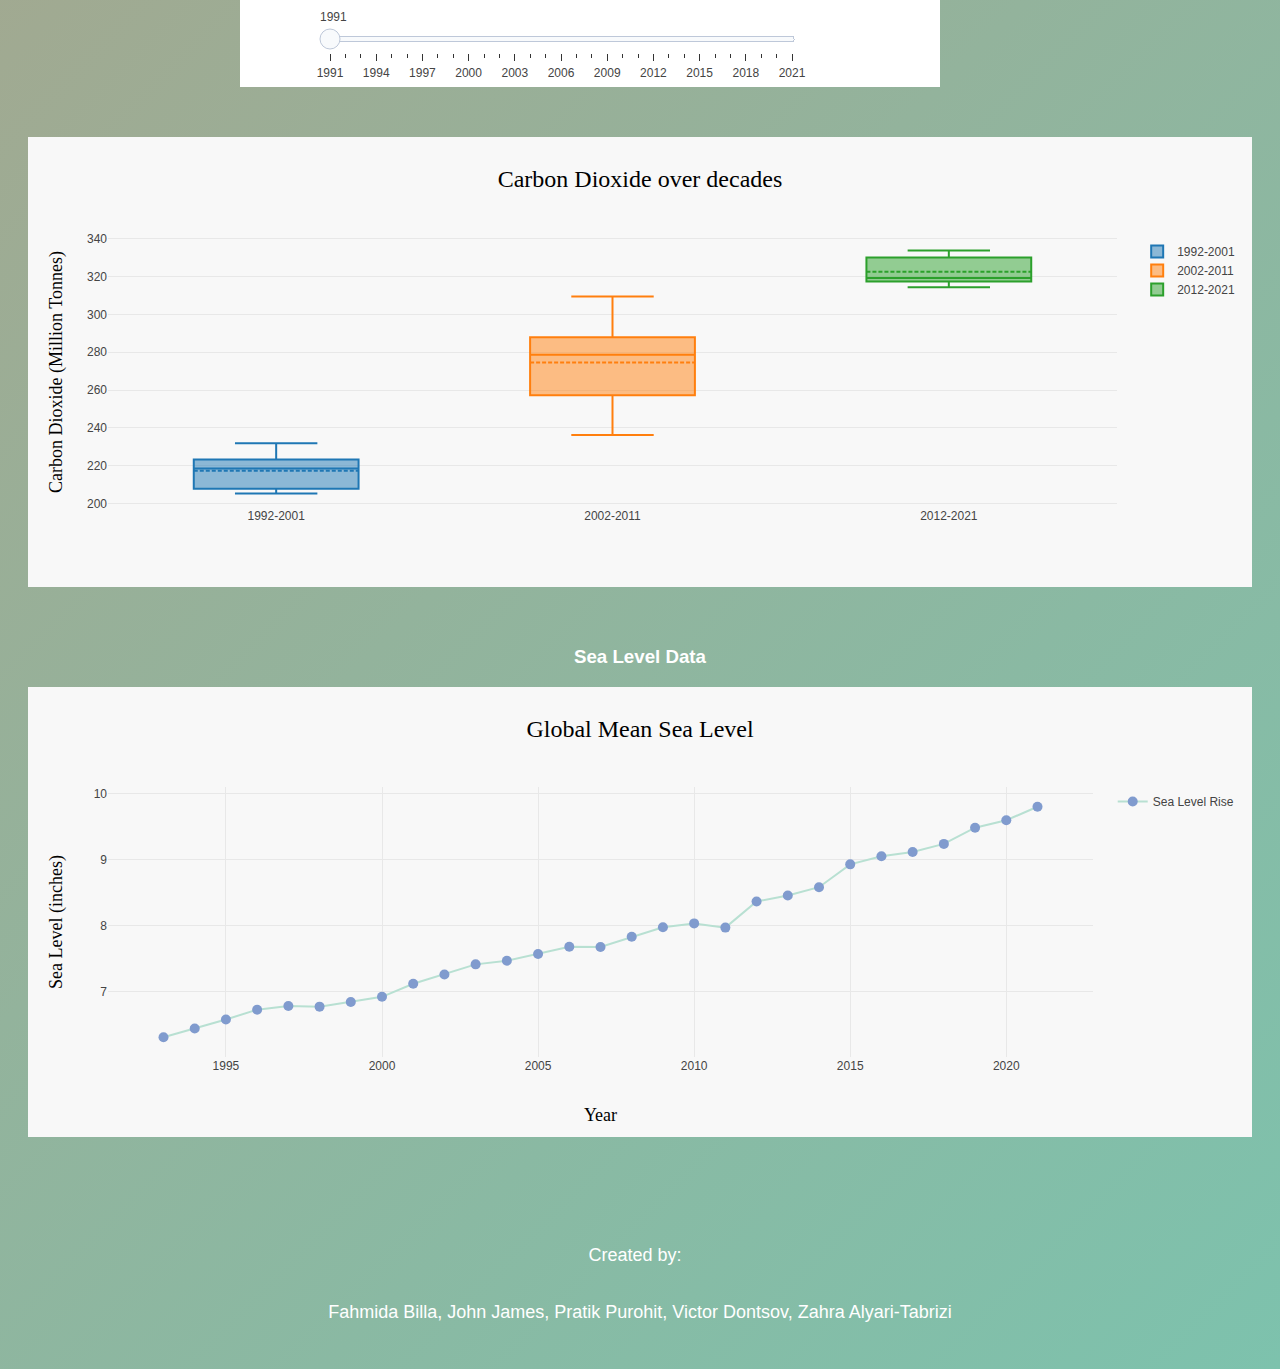
==== commit e7063a65: "race chart working" ====
--- a/All Charts/Charts.html
+++ b/All Charts/Charts.html
@@ -34,9 +34,9 @@
     
     <div id="co2Data" class="chart">
       <h3>CO2 Data</h3>
+      <div id="co2-bar-race" class = "chartdiv" ></div>
       <div id="CO2EmissionPlot"></div>
       <div id="CO2ChoroplethPlot"></div>
-      <div id="co2-bar-race"></div>
       <div id="CO2Box"></div>
     </div>
     
@@ -53,7 +53,7 @@
     </footer>
 
 
-        <!-- Scripts -->
+        <!-- Scripts  -->
 
     <script src="https://cdn.amcharts.com/lib/5/index.js"></script>
     <script src="https://cdn.amcharts.com/lib/5/xy.js"></script>
--- a/All Charts/style.css
+++ b/All Charts/style.css
@@ -60,6 +60,14 @@
   }
 }
 
+
+.chartdiv {
+  width: 100%;
+  height: 500px;
+  background-color: #fff;
+  margin-bottom: 50px;
+
+  }
   
   /* Update for small screens */
   .tab {
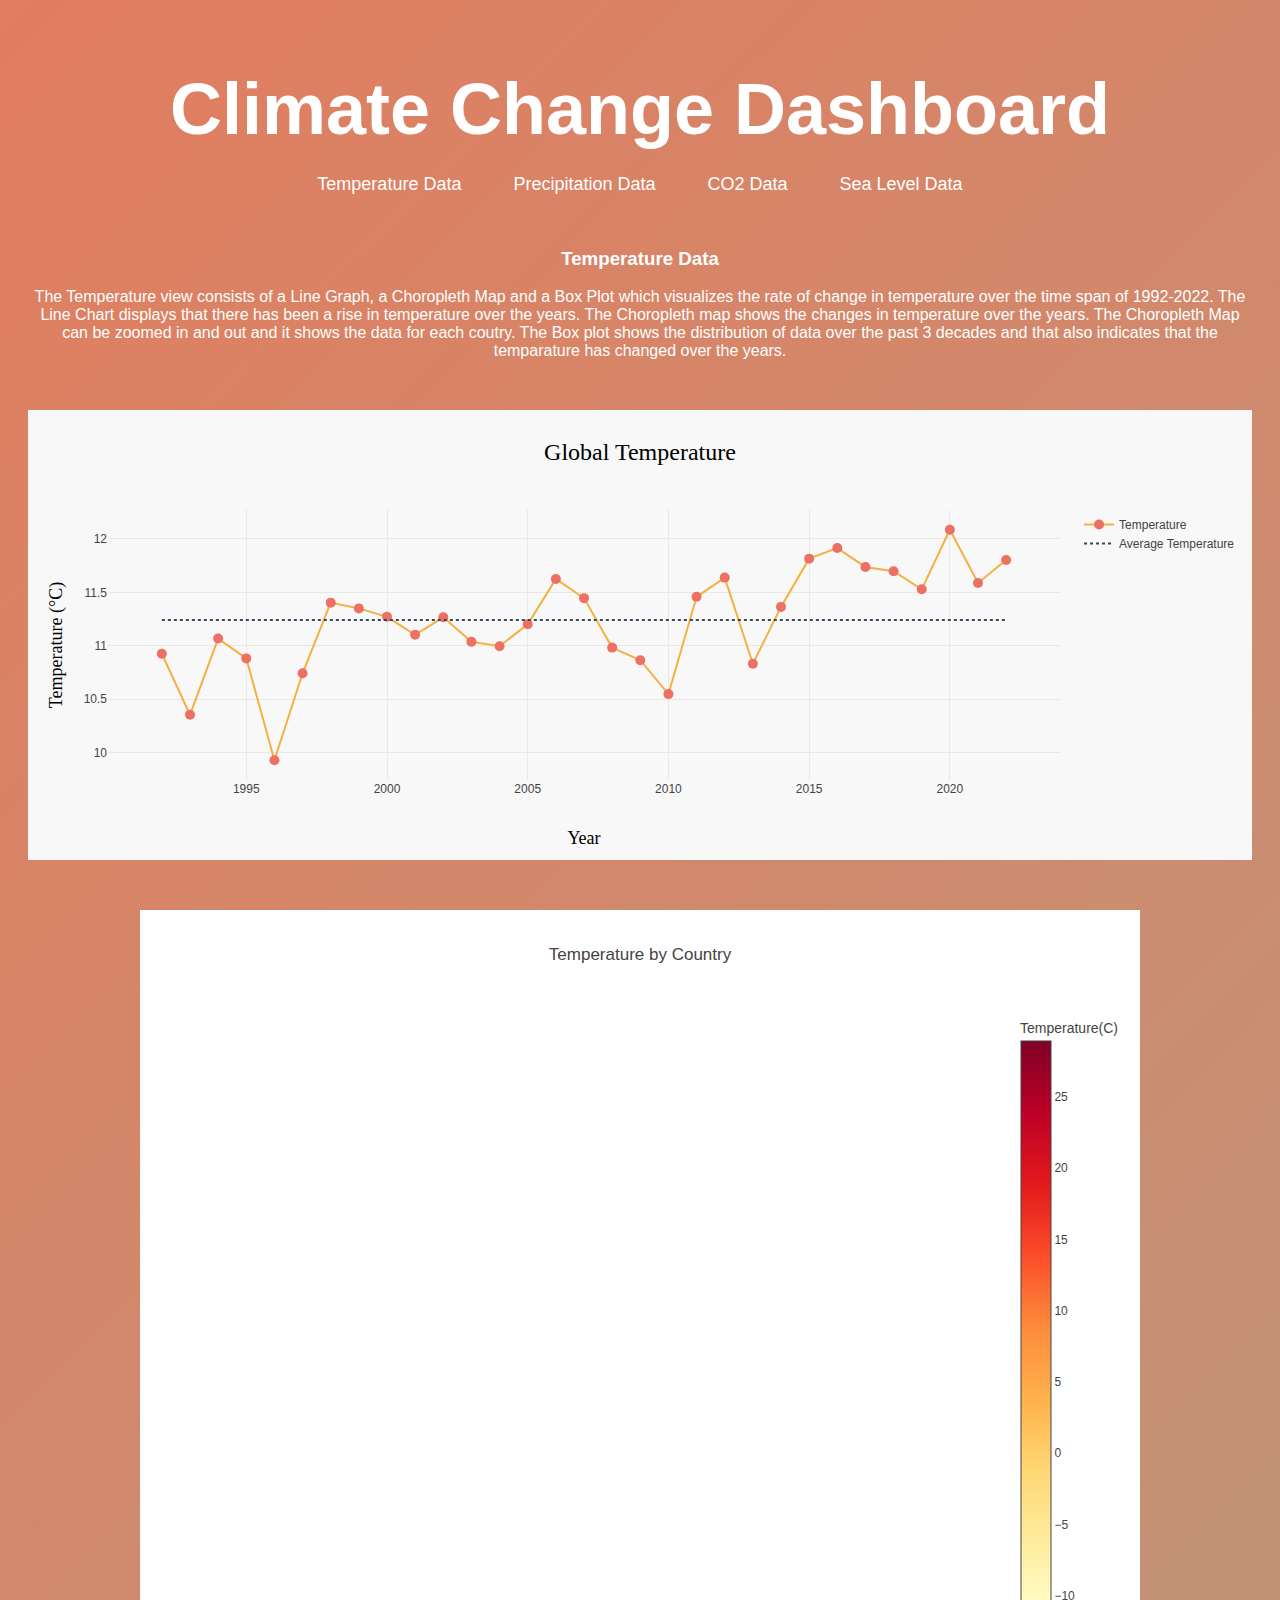
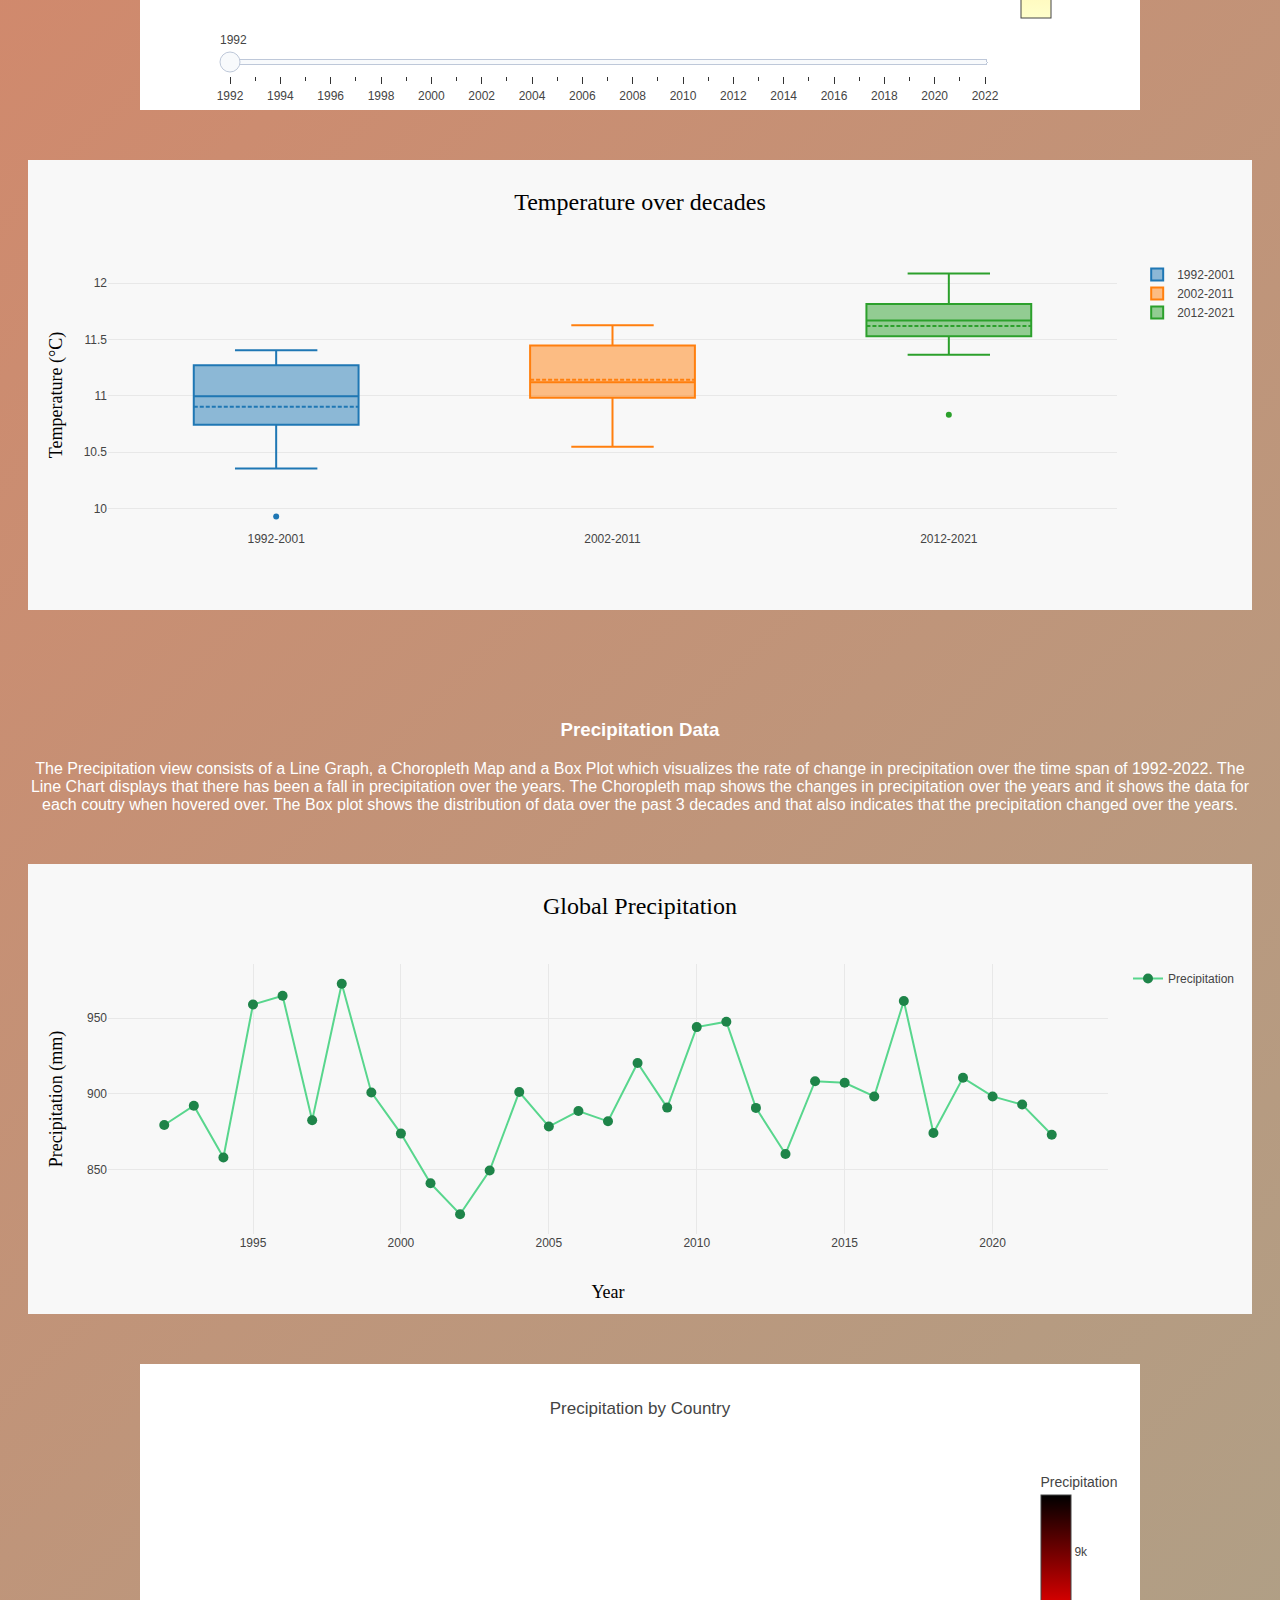
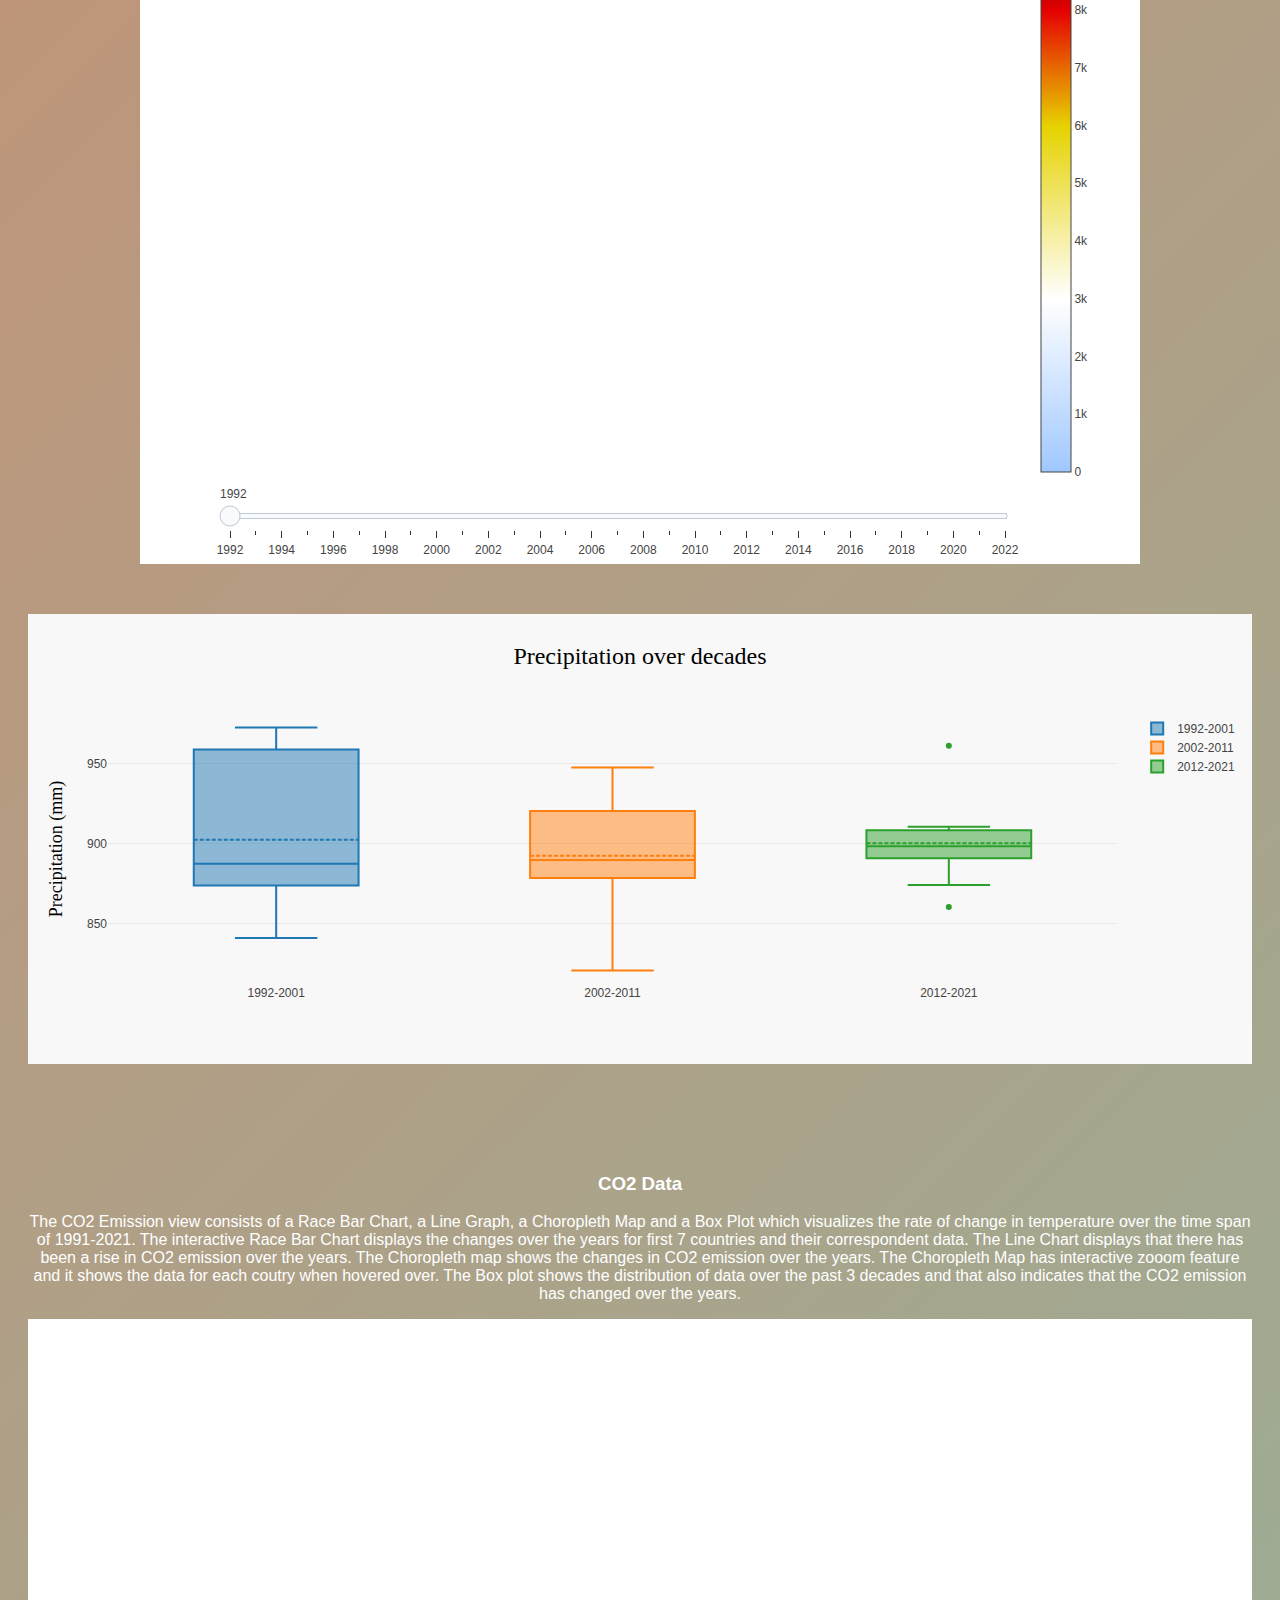
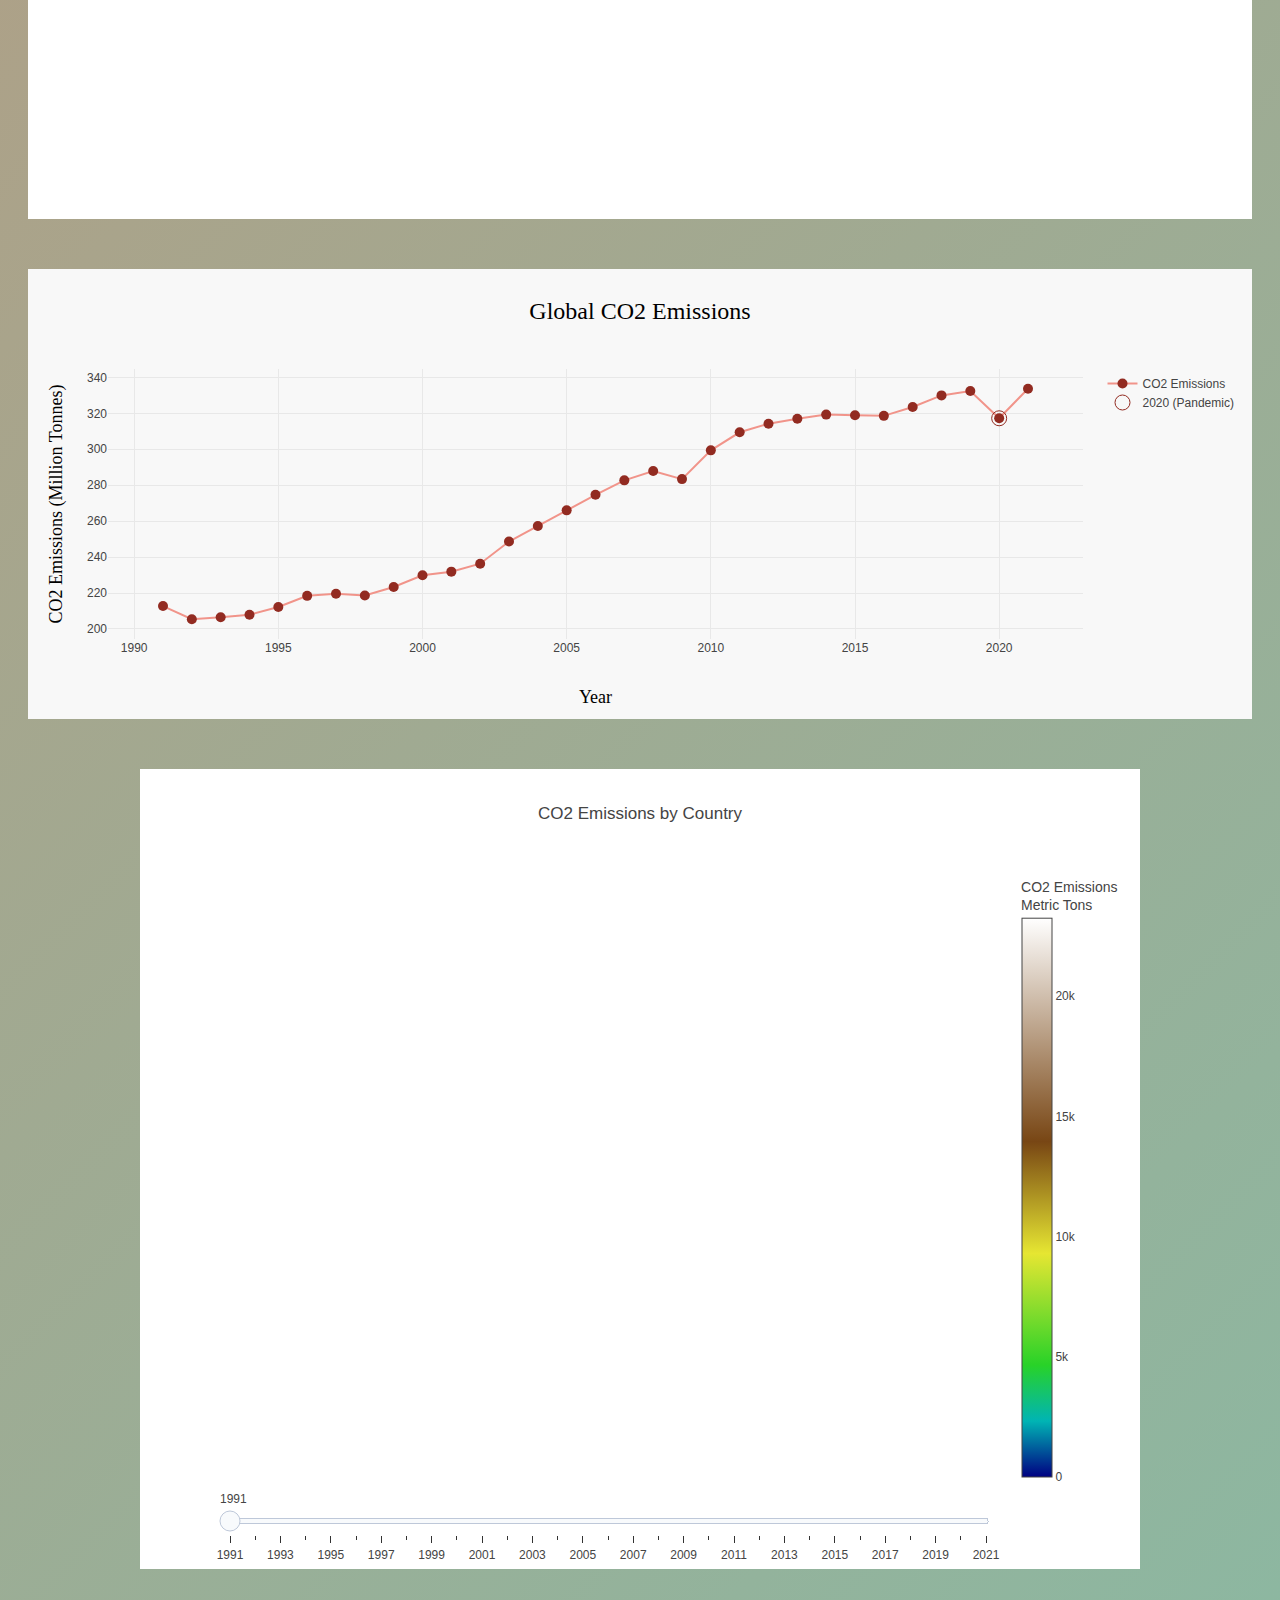
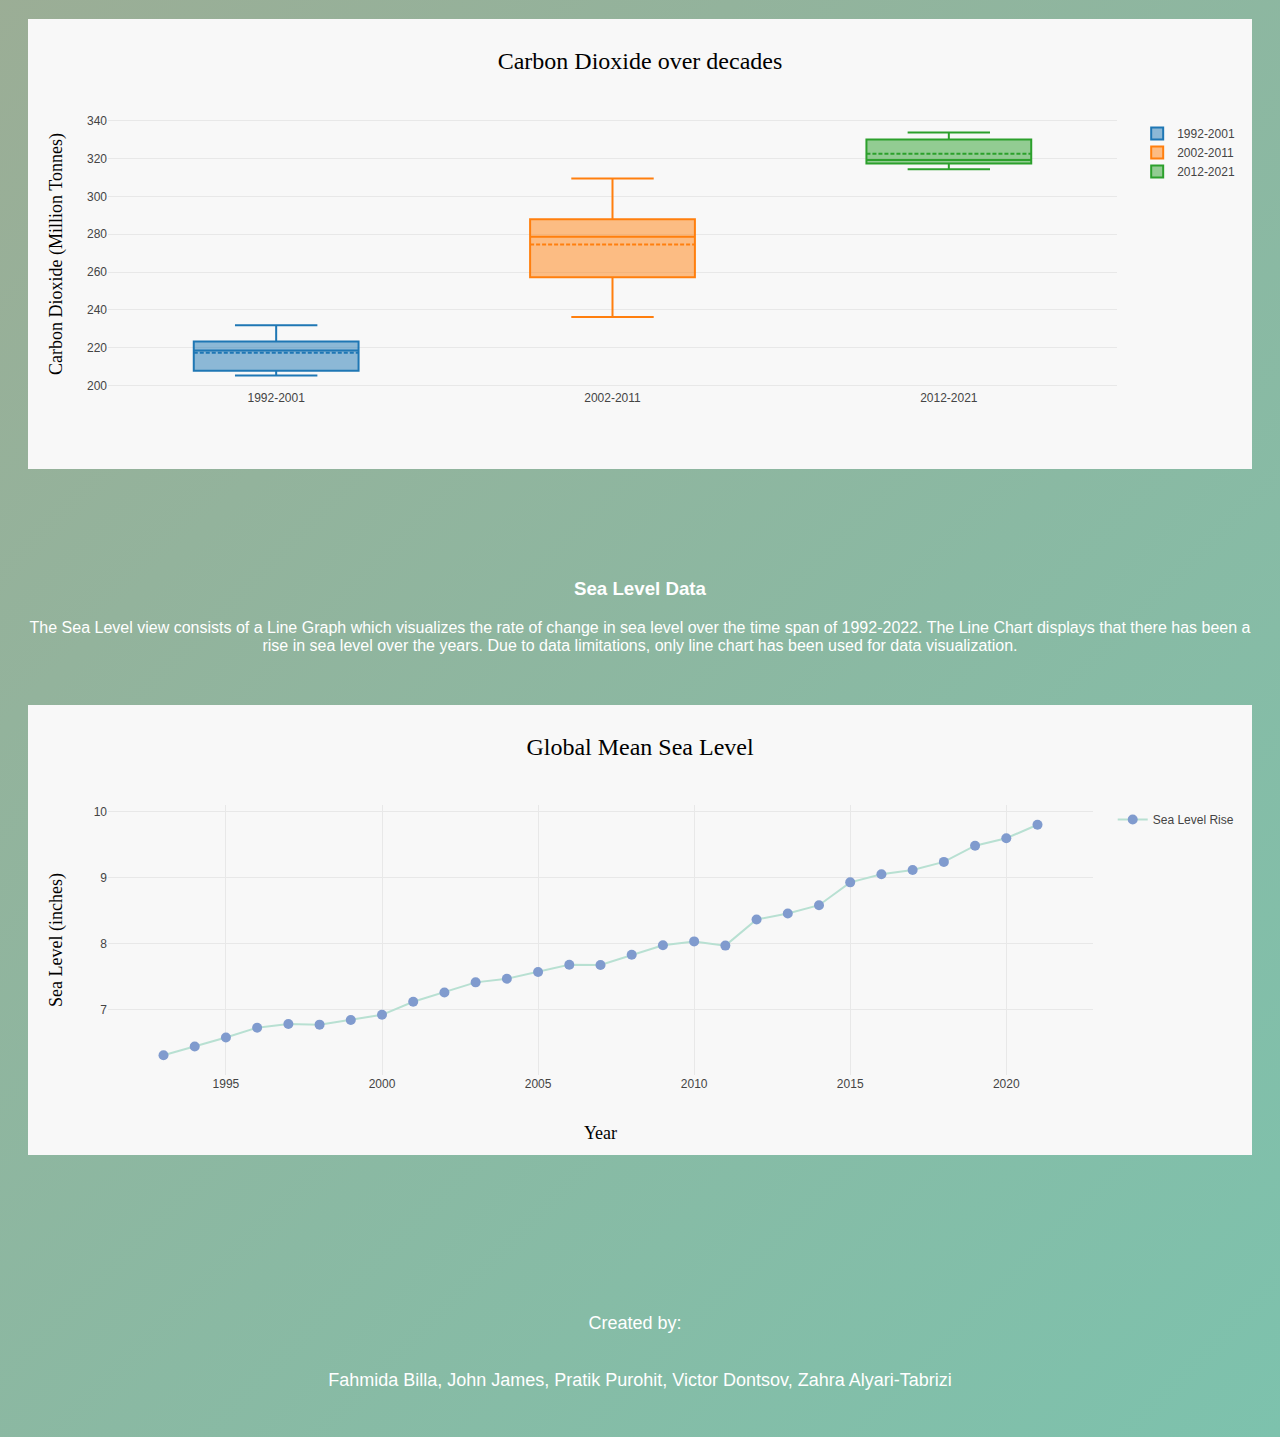
==== commit 47495e9c: "Adding paragraphs for each topic" ====
--- a/All Charts/Charts.html
+++ b/All Charts/Charts.html
@@ -19,6 +19,12 @@
     
     <div id="tempData" class="chart">
       <h3>Temperature Data</h3>
+      <p>The Temperature view consists of a Line Graph, a Choropleth Map and a Box Plot which visualizes the
+      rate of change in temperature over the time span of 1992-2022. The Line Chart displays that there has
+      been a rise in temperature over the years. The Choropleth map shows the changes in temperature over
+      the years. The Choropleth Map can be zoomed in and out and it shows the data for each coutry. The Box
+      plot shows the distribution of data over the past 3 decades and that also indicates that the temparature
+      has changed over the years.</p>
       <div id="TemperaturePlot"></div>
       <div id="TemperatureChoroplethPlot"></div>
       <div id="TemperatureBox"></div>
@@ -26,6 +32,11 @@
     
     <div id="precipData" class="chart">
       <h3>Precipitation Data</h3>
+      <p>The Precipitation view consists of a Line Graph, a Choropleth Map and a Box Plot which visualizes
+      the rate of change in precipitation over the time span of 1992-2022. The Line Chart displays that there
+      has been a fall in precipitation over the years. The Choropleth map shows the changes in precipitation over
+      the years and it shows the data for each coutry when hovered over. The Box plot shows the distribution of data over
+      the past 3 decades and that also indicates that the precipitation changed over the years.</p>
       <div id="PrecipitationPlot"></div>
       <div id="PrecipitationChoroplethPlot"></div>
       <div id="PrecipitationBox"></div>   
@@ -34,6 +45,16 @@
     
     <div id="co2Data" class="chart">
       <h3>CO2 Data</h3>
+      <p>The CO2 Emission view consists of a Race Bar Chart, a Line Graph, a Choropleth Map and a Box Plot which visualizes
+      the rate of change in temperature over the time span of 1991-2021. The interactive Race Bar Chart displays the changes
+      over
+      the years for first 7 countries and their correspondent data. The Line Chart displays that there has been a rise in CO2
+      emission over the years.
+      The Choropleth map shows the changes in CO2 emission over the years. The Choropleth Map has interactive zooom feature
+      and it
+      shows the data for each coutry when hovered over. The Box plot shows the distribution of data over the past 3 decades
+      and that
+      also indicates that the CO2 emission has changed over the years.</p>
       <div id="co2-bar-race" class = "chartdiv" ></div>
       <div id="CO2EmissionPlot"></div>
       <div id="CO2ChoroplethPlot"></div>
@@ -42,6 +63,11 @@
     
     <div id="seaLevelData" class="chart">
       <h3>Sea Level Data</h3>
+      <p>The Sea Level view consists of a Line Graph which visualizes the rate of change in sea level over the time span of
+      1992-2022.
+      The Line Chart displays that there has been a rise in sea level over the years. Due to data limitations, only line chart
+      has been
+      used for data visualization.</p>
       <div id="SeaLevelPlot"></div>
     </div> 
     <div class="data-section">
--- a/All Charts/style.css
+++ b/All Charts/style.css
@@ -37,16 +37,11 @@
   text-align: center;
 }
 
-#SeaLevelLineChart,
-#TemperatureLineChart,
-#PrecipitationLineChart,
-#CO2EmissionLineChart,
-#CO2ChoroplethPlot,
-#PrecipitationChoroplethPlot,
-#TemperatureChoroplethPlot {
-  margin: 50px auto;
-  max-width: 800px;
+.js-plotly-plot > div.plot-container > div.svg-container
+   {
+    margin: 50px auto
 }
+
 
 @media screen and (max-width: 768px) {
   #SeaLevelLineChart,
@@ -141,3 +136,4 @@
 .author-list li {
   margin-right: 10px;
 }
+
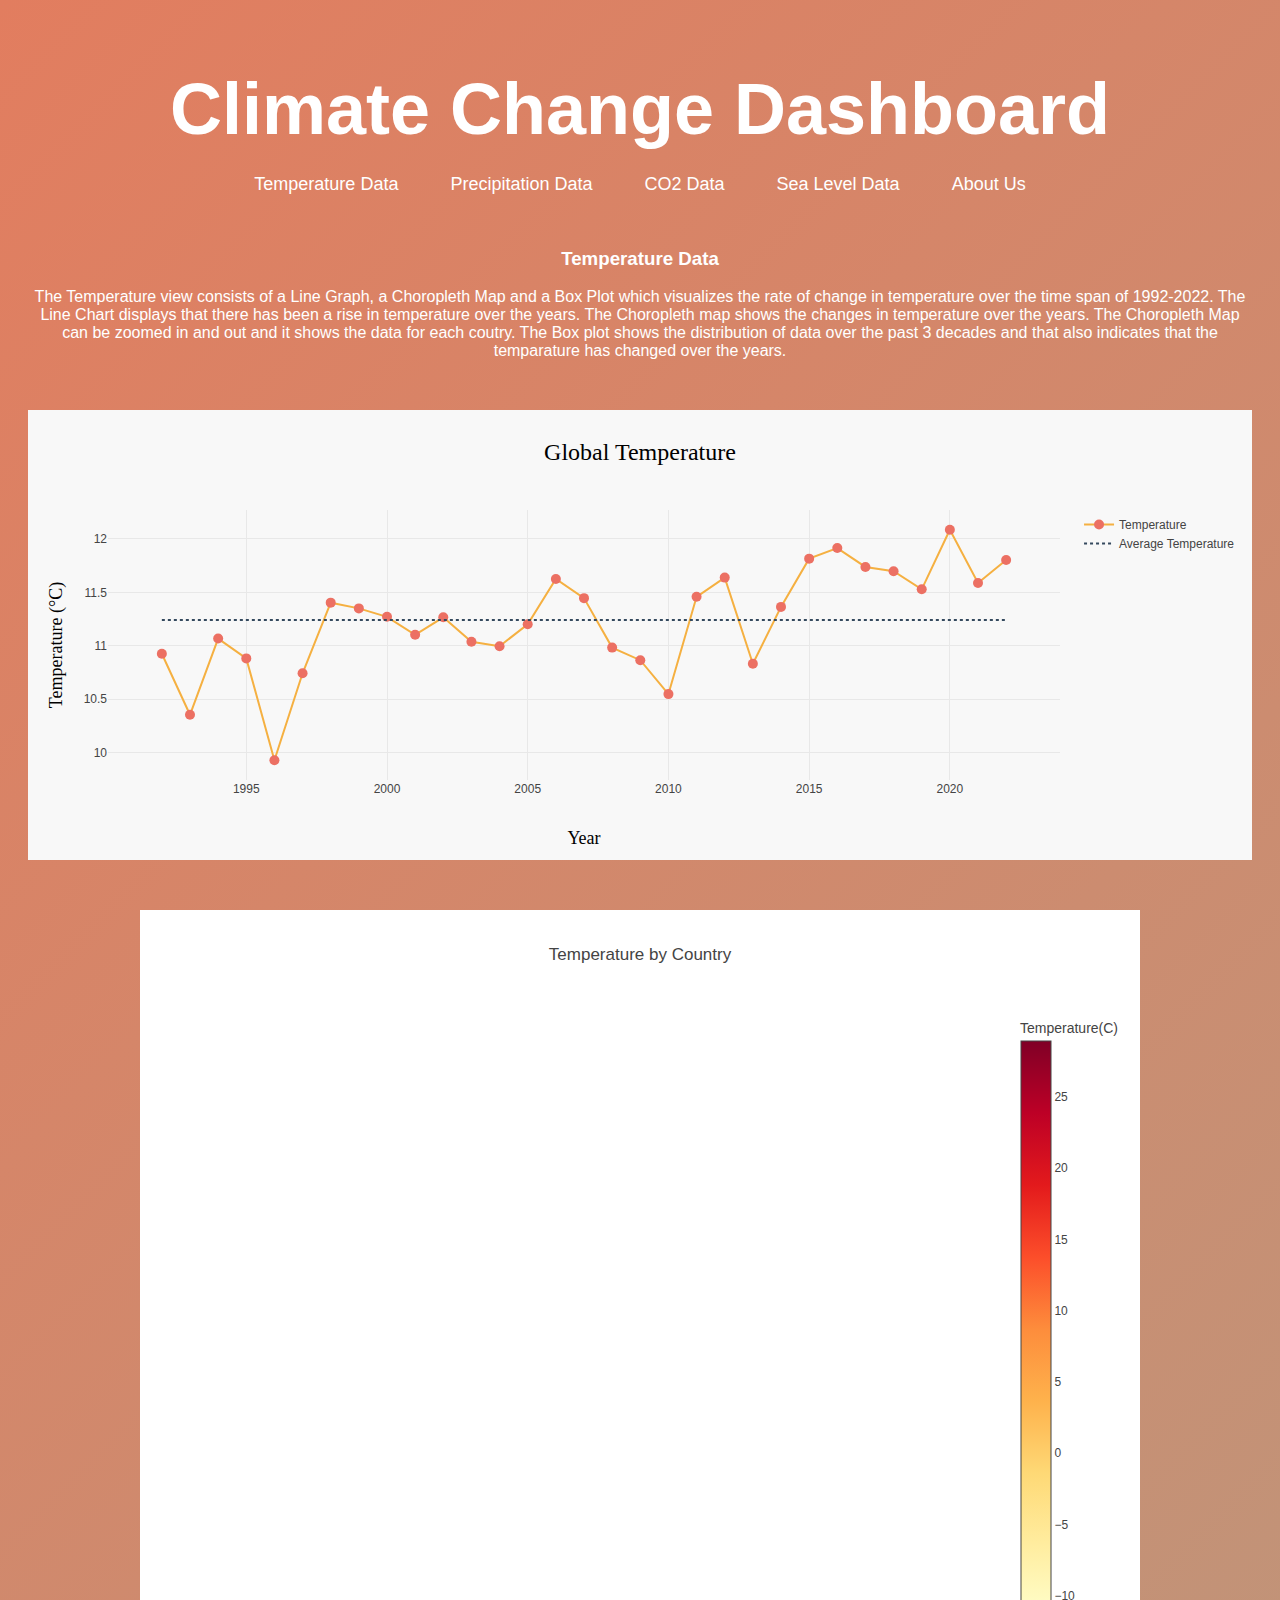
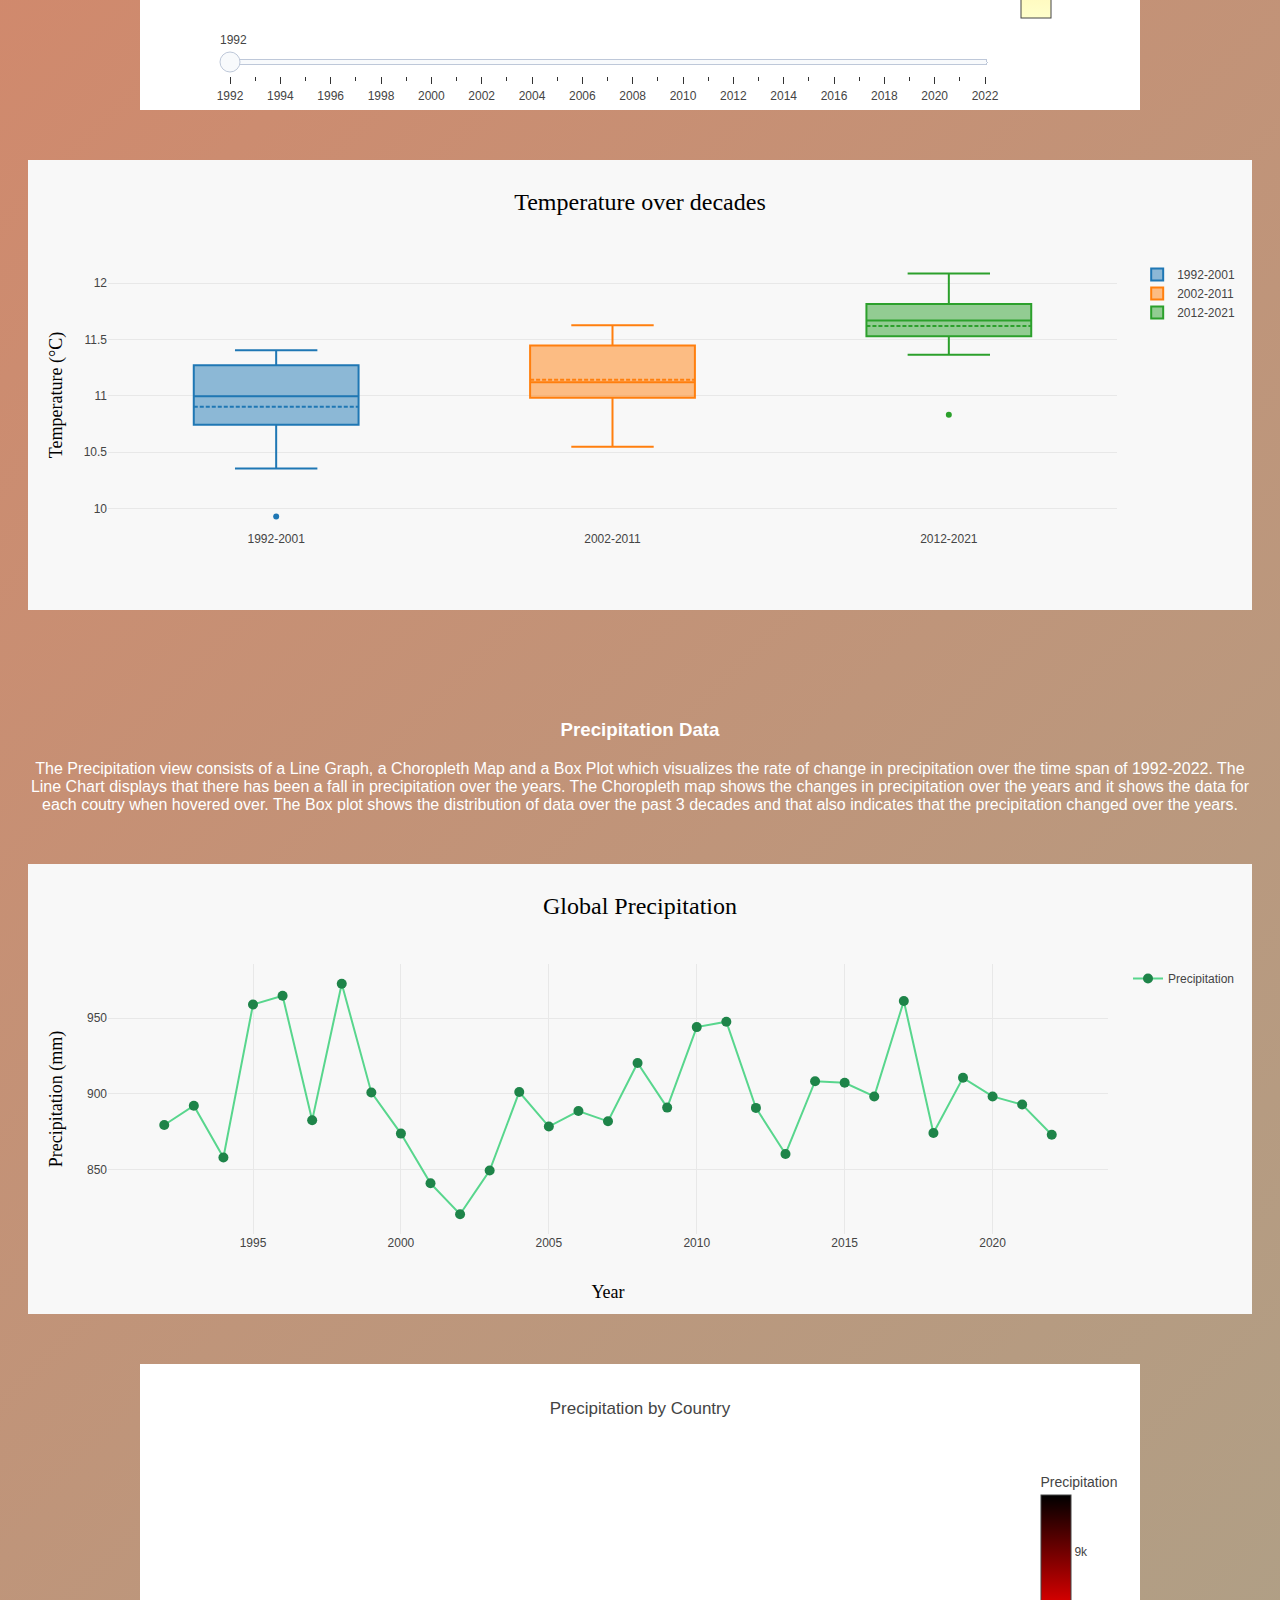
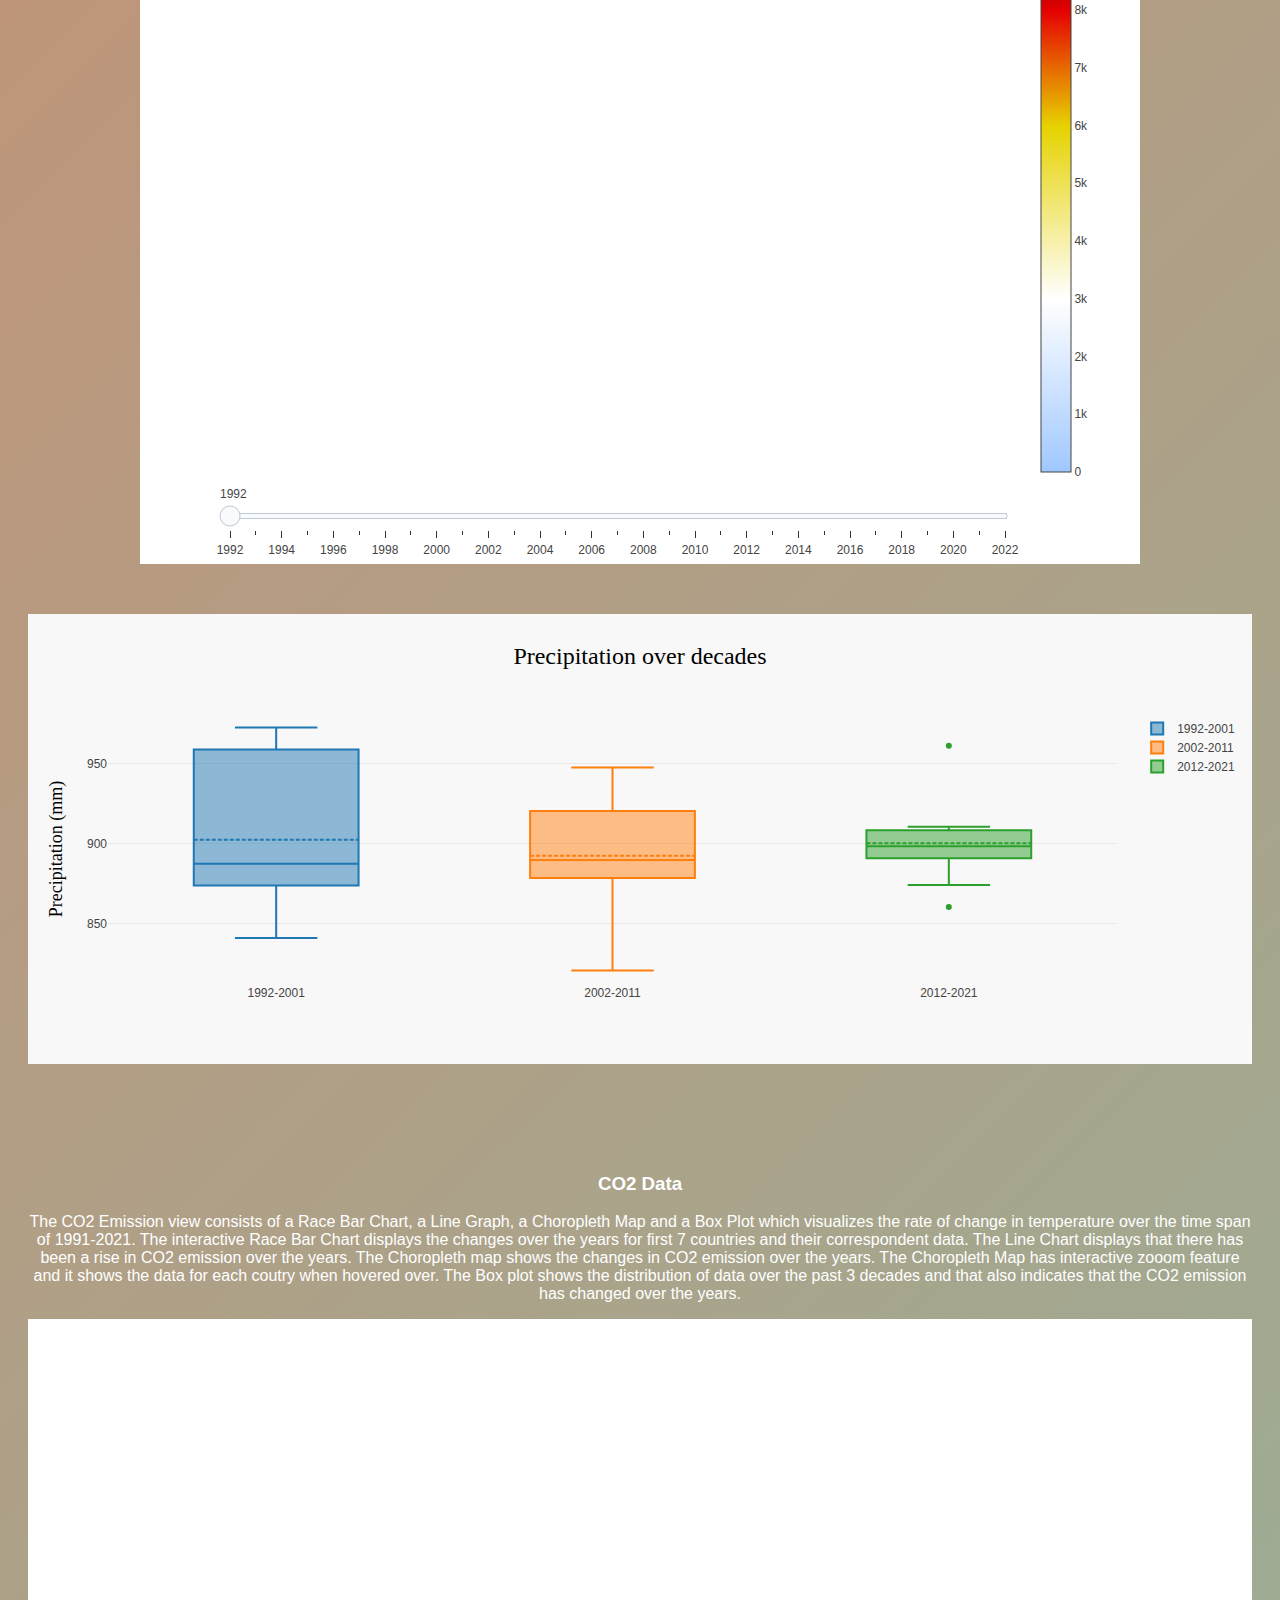
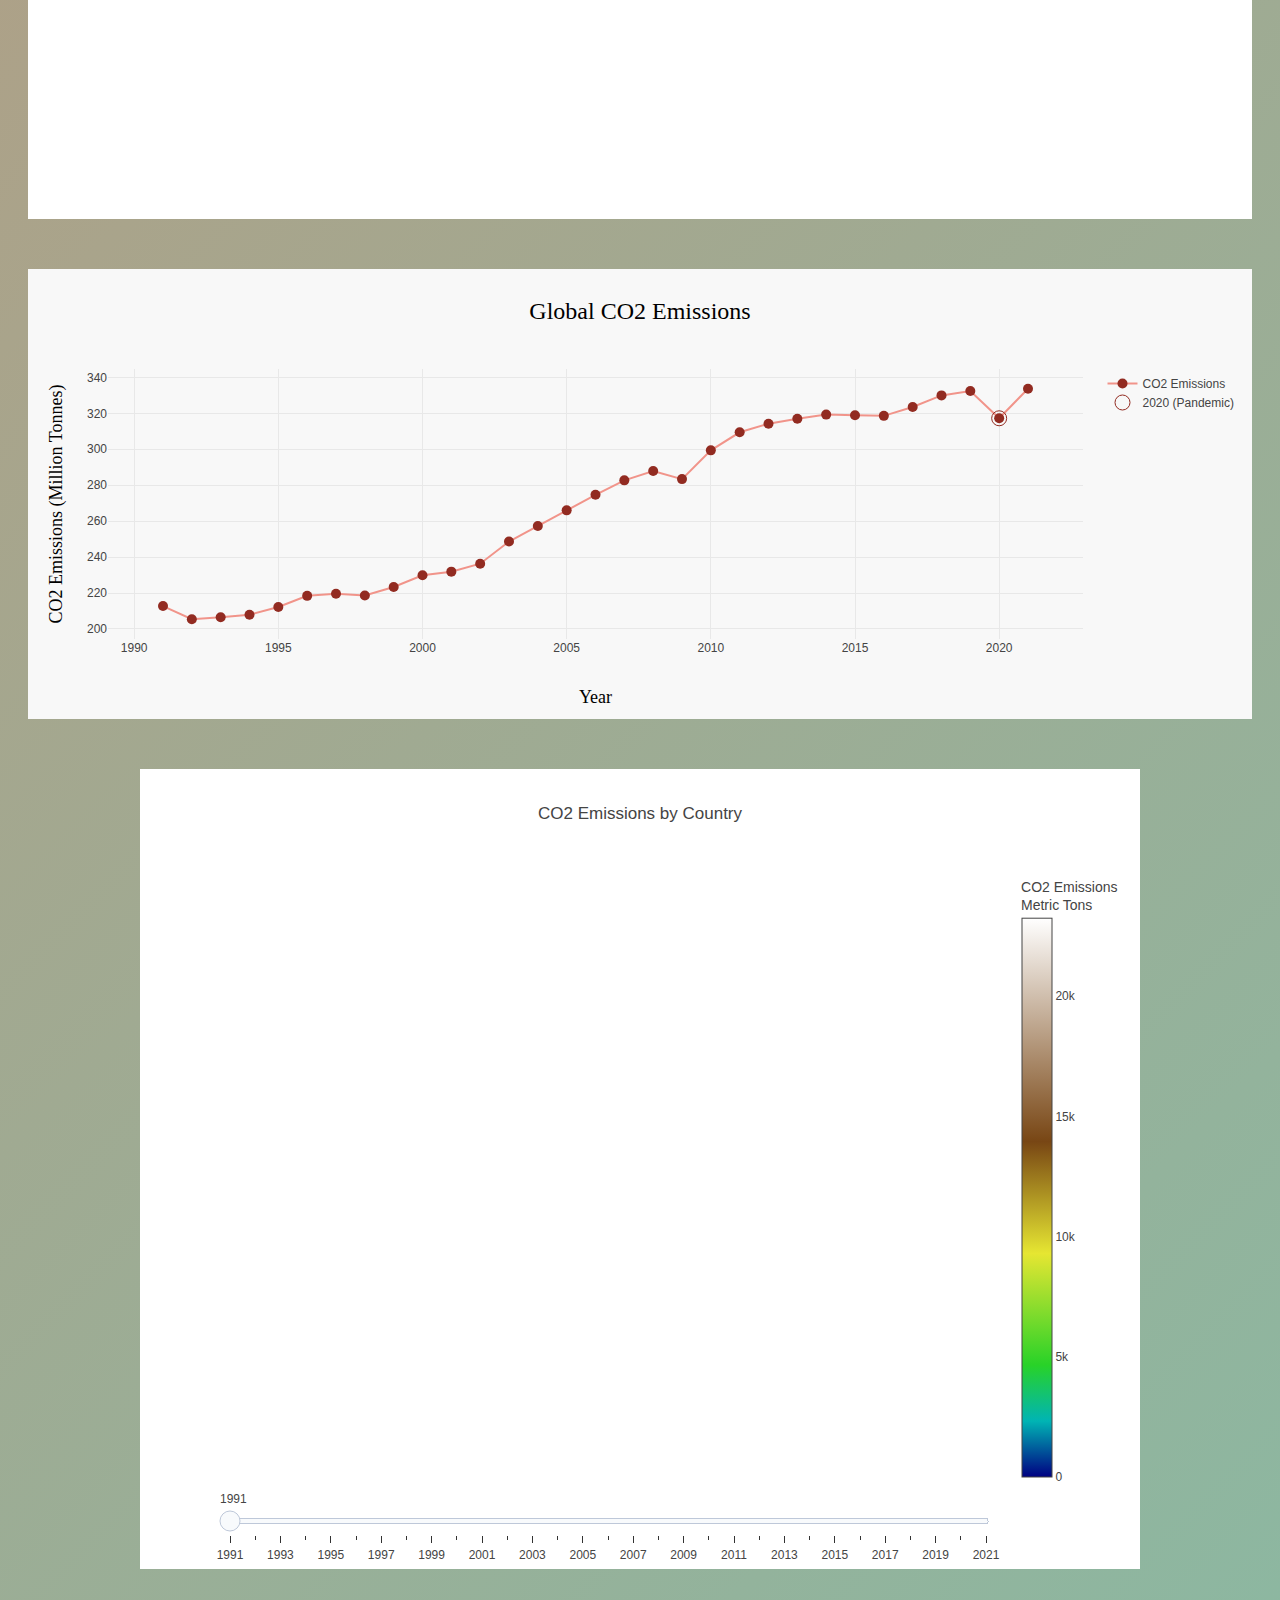
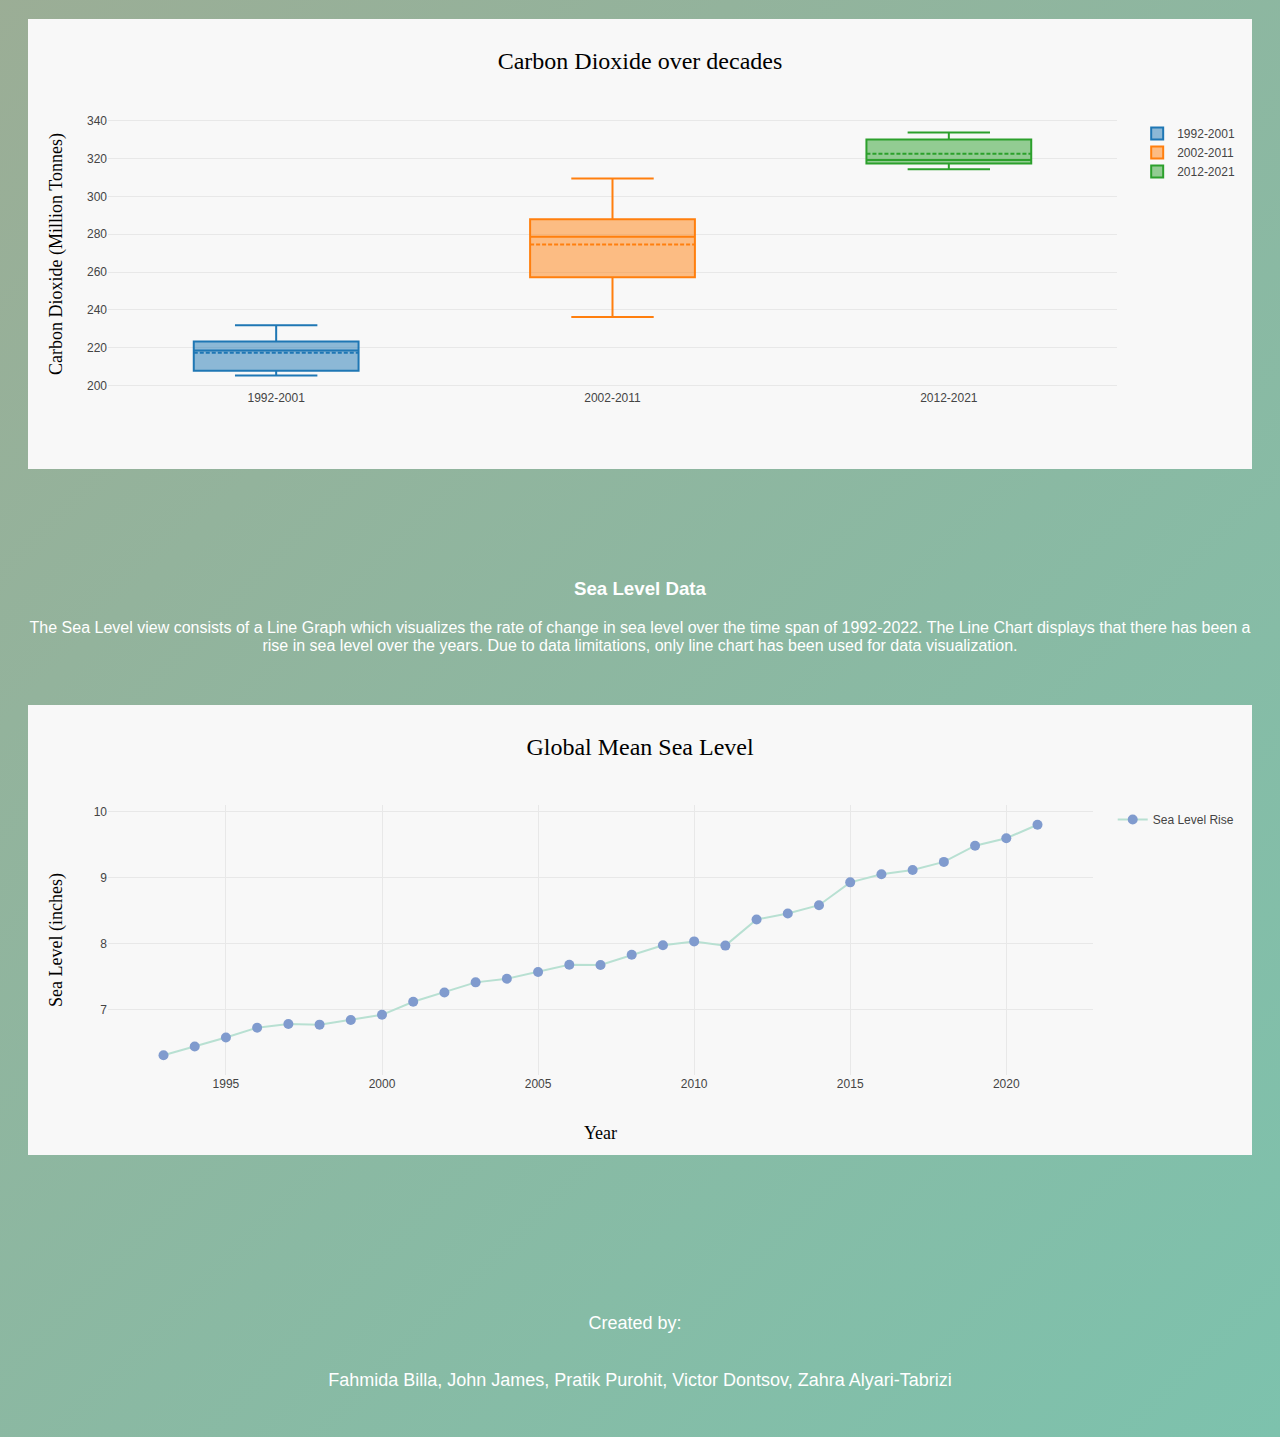
==== commit 2da54dc5: "added about us page and links to linkedin/pictures" ====
--- a/All Charts/Charts.html
+++ b/All Charts/Charts.html
@@ -15,6 +15,8 @@
       <button class="tablinks" onclick="openChart(event, 'precipData')">Precipitation Data</button>
       <button class="tablinks" onclick="openChart(event, 'co2Data')">CO2 Data</button>
       <button class="tablinks" onclick="openChart(event, 'seaLevelData')">Sea Level Data</button>
+      <button class="tablinks" onclick="openChart(event, 'aboutUs')">About Us</button>
+
     </div>
     
     <div id="tempData" class="chart">
@@ -47,18 +49,54 @@
       <h3>CO2 Data</h3>
       <p>The CO2 Emission view consists of a Race Bar Chart, a Line Graph, a Choropleth Map and a Box Plot which visualizes
       the rate of change in temperature over the time span of 1991-2021. The interactive Race Bar Chart displays the changes
-      over
-      the years for first 7 countries and their correspondent data. The Line Chart displays that there has been a rise in CO2
+      over the years for first 7 countries and their correspondent data. The Line Chart displays that there has been a rise in CO2
       emission over the years.
       The Choropleth map shows the changes in CO2 emission over the years. The Choropleth Map has interactive zooom feature
       and it
       shows the data for each coutry when hovered over. The Box plot shows the distribution of data over the past 3 decades
       and that
       also indicates that the CO2 emission has changed over the years.</p>
-      <div id="co2-bar-race" class = "chartdiv" ></div>
+      <div id="co2-bar-race" class="chartdiv"></div>
       <div id="CO2EmissionPlot"></div>
       <div id="CO2ChoroplethPlot"></div>
       <div id="CO2Box"></div>
+    </div>
+    
+      
+      
+    <div id="aboutUs" class="chart">
+      <h3>About Us</h3>
+      <p>Meet our team:</p>
+      <ul>
+        <li>
+          <a href="https://www.linkedin.com/in/pratik-purohit-342866201/">
+            <img src="team-member-1.jpg">
+            <p>Role: Data Analyst</p>
+          </a>
+        </li>
+        <li>
+          <a href="https://www.linkedin.com/in/team-member-2">
+            <img src="All Charts/team-member-2.jpg" alt="Team Member 2">
+            <p>Role: Data Analyst</p>
+          </a>
+        </li>
+        <li>
+          <a href="https://www.linkedin.com/in/team-member-3">
+            <img src="All Charts/team-member-3.jpg" alt="Team Member 3">
+            <p>Role: Data Analyst</p>
+          </a>
+        </li>
+        <li>
+          <a href="https://www.linkedin.com/in/team-member-4">
+            <img src="All Charts/team-member-4.jpg" alt="Team Member 4">
+            <p>Role: Data Analyst</p>
+          </a>
+        </li>
+      </ul>
+  </div>
+  
+    
+      
     </div>
     
     <div id="seaLevelData" class="chart">
--- a/All Charts/style.css
+++ b/All Charts/style.css
@@ -18,17 +18,17 @@
   }
 }
 
-
 .header {
   padding: 10px;
   border-radius: 10px 10px 0 0;
 }
+
 .header > a {
   text-decoration: none;
+}
 
-}
 .title {
-  font-size: 72px; 
+  font-size: 72px;
   margin: 50px auto 0;
   color: #fff;
   cursor: pointer;
@@ -37,11 +37,9 @@
   text-align: center;
 }
 
-.js-plotly-plot > div.plot-container > div.svg-container
-   {
-    margin: 50px auto
+.js-plotly-plot > div.plot-container > div.svg-container {
+  margin: 50px auto;
 }
-
 
 @media screen and (max-width: 768px) {
   #SeaLevelLineChart,
@@ -55,25 +53,23 @@
   }
 }
 
-
 .chartdiv {
   width: 100%;
   height: 500px;
   background-color: #fff;
   margin-bottom: 50px;
+}
 
-  }
-  
-  /* Update for small screens */
-  .tab {
-    display: flex;
-    flex-direction: column;
-    align-items: center;
-  }
-  
-  .tablinks {
-    margin-bottom: 10px;
-  }
+/* Update for small screens */
+.tab {
+  display: flex;
+  flex-direction: column;
+  align-items: center;
+}
+
+.tablinks {
+  margin-bottom: 10px;
+}
 
 .chart {
   border-radius: 10px;
@@ -88,7 +84,7 @@
   align-items: center;
   flex-wrap: wrap;
   border-radius: 0 0 10px 10px;
-  flex-direction: row; 
+  flex-direction: row;
 }
 
 .tab button {
@@ -107,13 +103,13 @@
 }
 
 .tab button.active {
-  background-color: #DC6641;
+  background-color: #41dbd4;
 }
 
 .footer {
   color: #fff;
   font-size: 18px;
-    padding: 20px;
+  padding: 20px;
   margin-top: 50px;
   display: flex;
   justify-content: flex-end;
@@ -121,7 +117,6 @@
   border-radius: 10px 10px 10px 10px;
   flex-direction: column;
 }
-
 
 .created-by {
   margin-right: 10px;
@@ -137,3 +132,52 @@
   margin-right: 10px;
 }
 
+/* Style the About Us tab */
+#aboutUs {
+  display: none;
+  padding: 20px;
+}
+
+/* Style the About Us tab button when active */
+.tab button.active {
+  background-color: #719eff;
+}
+
+/* Style the About Us tab content */
+/* Style the About Us tab content */
+#aboutUs h3 {
+  font-size: 24px;
+  margin-bottom: 10px;
+}
+
+#aboutUs p {
+  font-size: 18px;
+  margin-bottom: 10px;
+  margin-top: 5px;
+
+}
+
+#aboutUs ul {
+  list-style: none;
+  margin: 0;
+  padding: 0;
+  text-align: center;
+}
+
+#aboutUs li {
+  margin-bottom: 30px;
+}
+
+#aboutUs a {
+  display: block;
+}
+
+#aboutUs img {
+  width: 200px;
+  height: 200px;
+  object-fit: cover;
+  border-radius: 50%;
+  margin-bottom: 5px;
+}
+
+
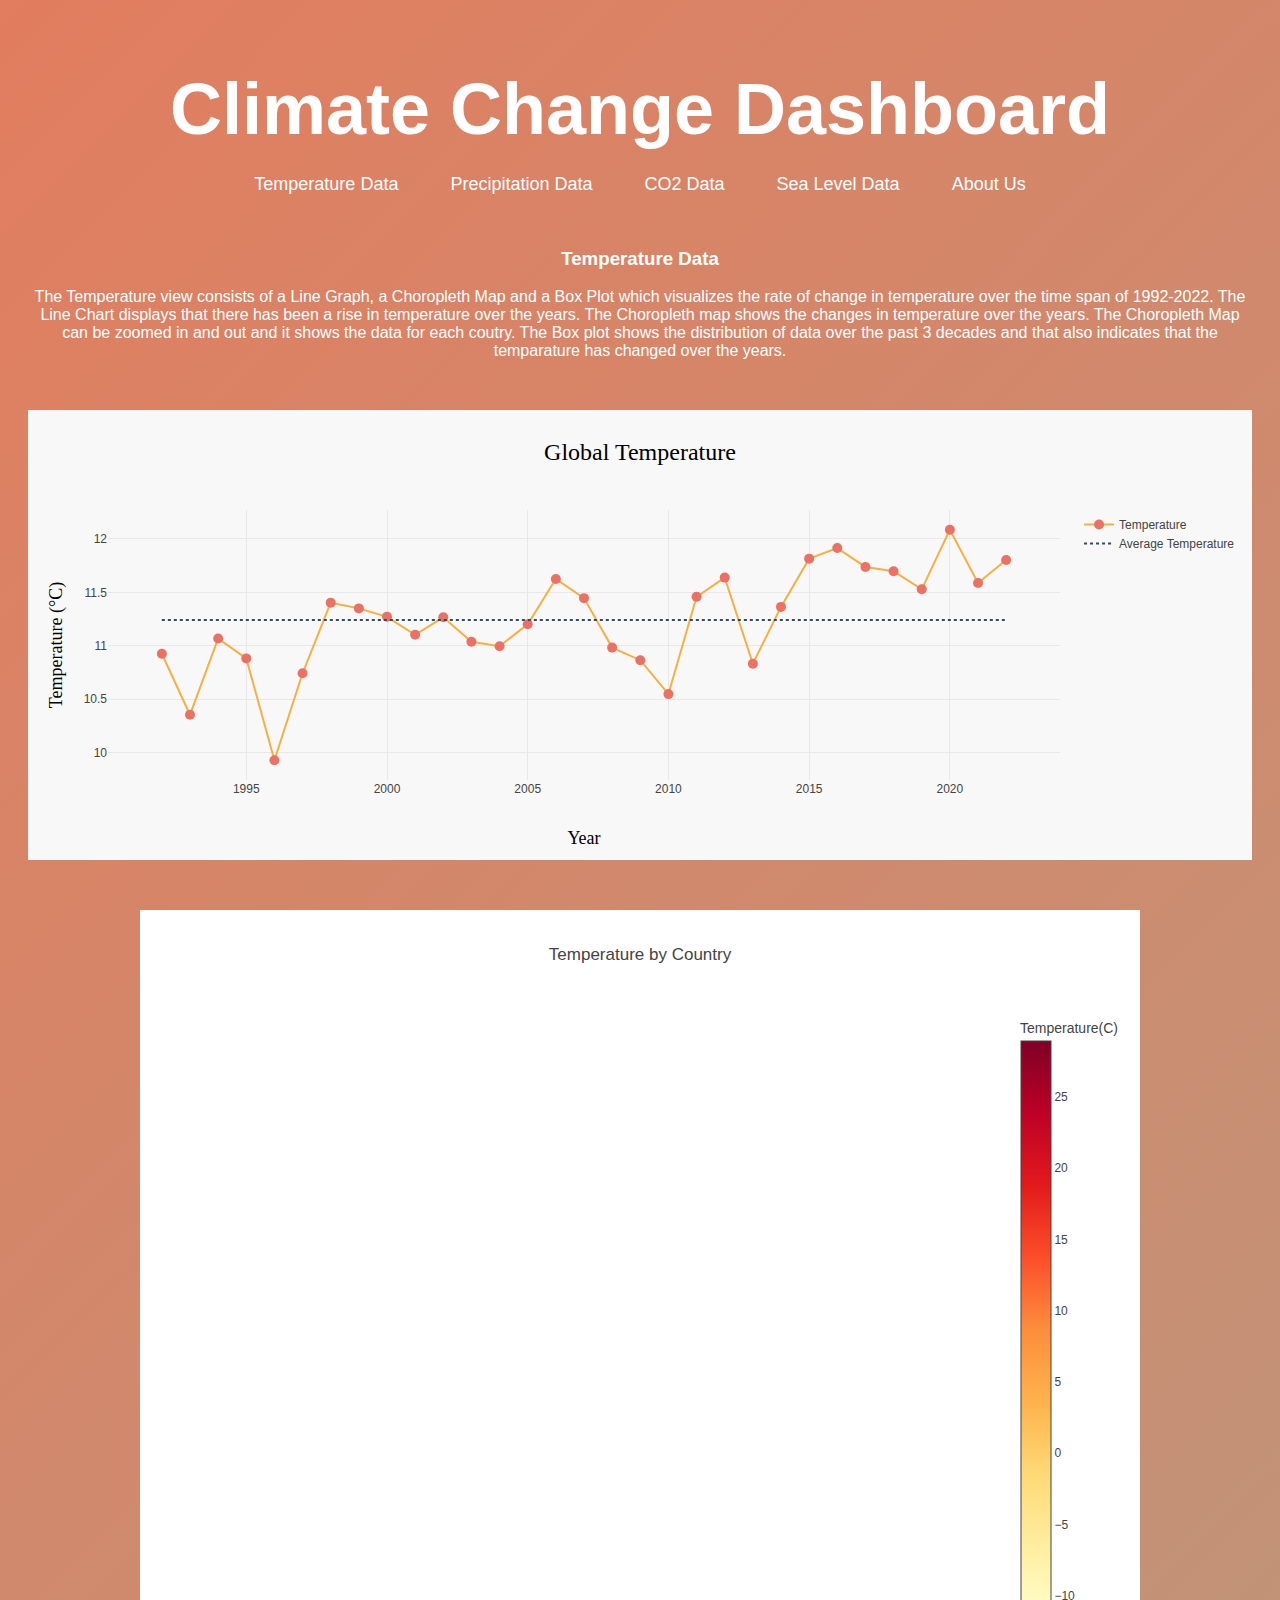
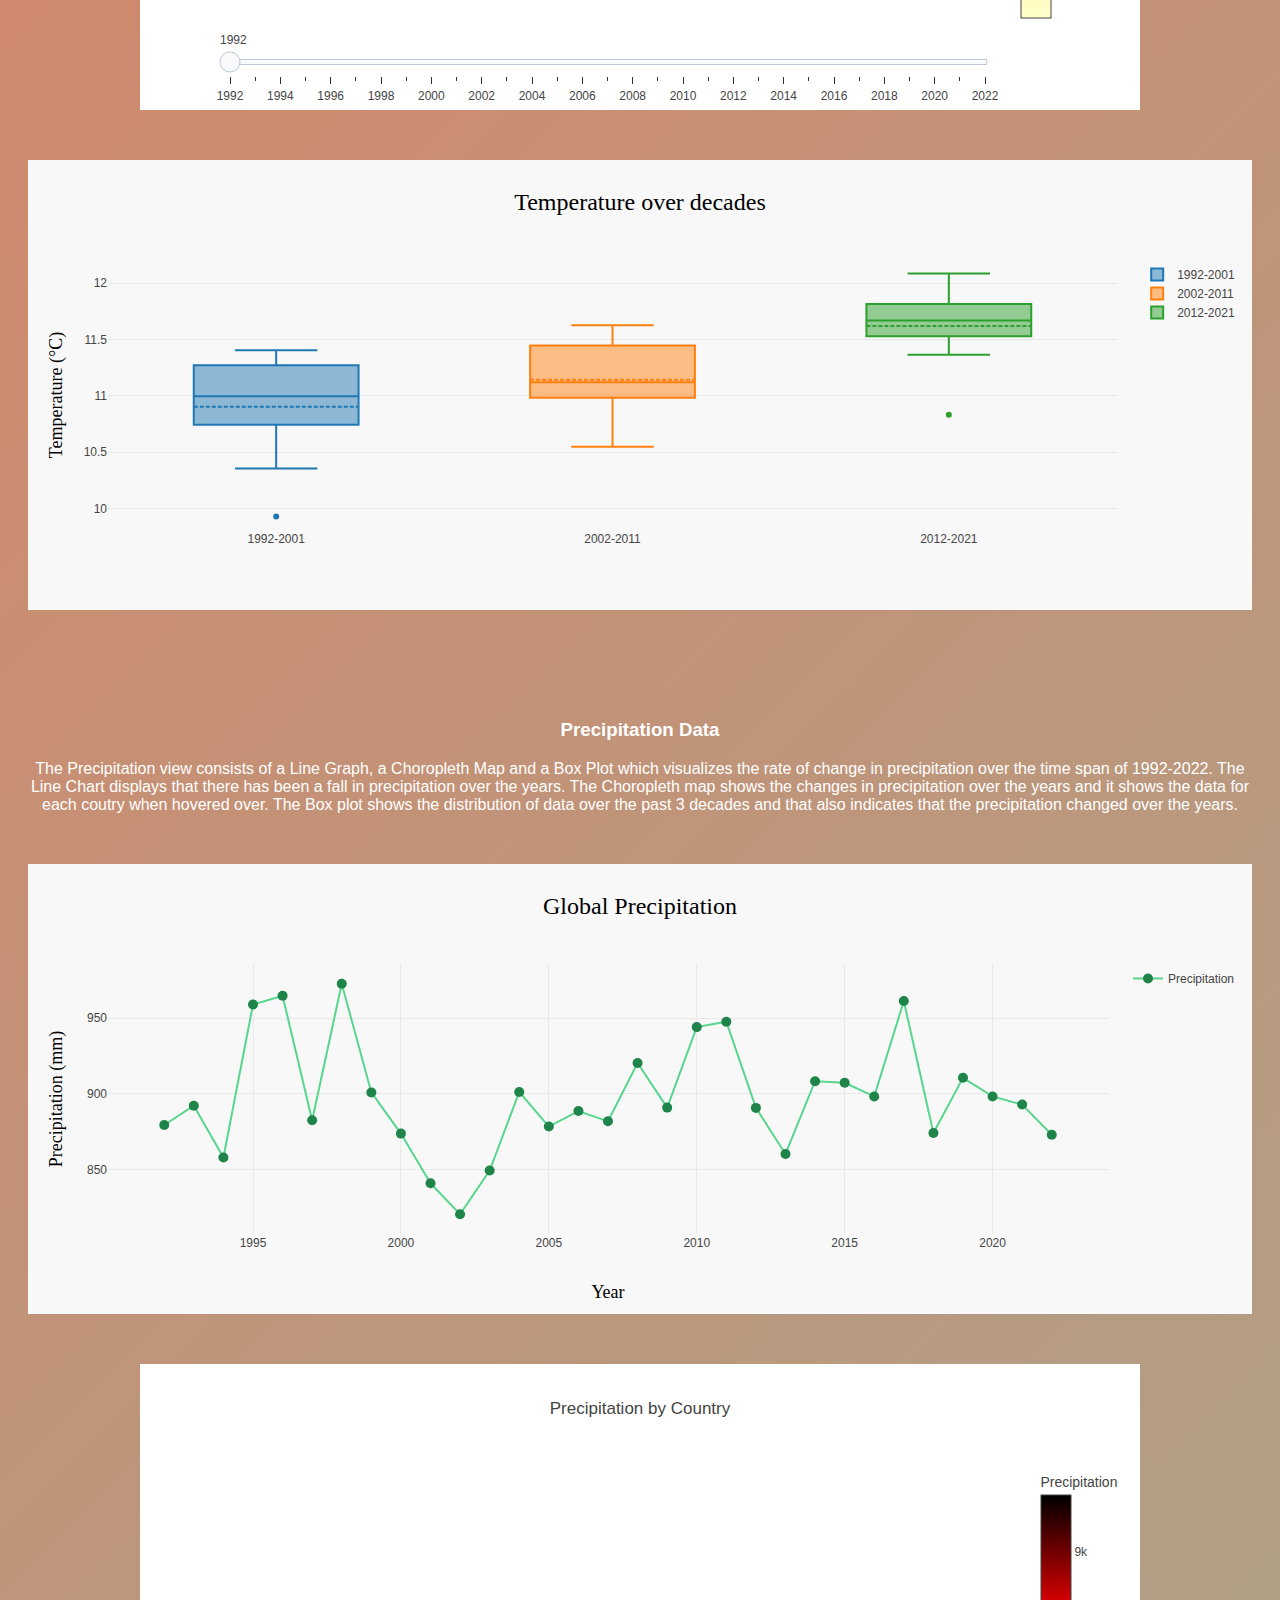
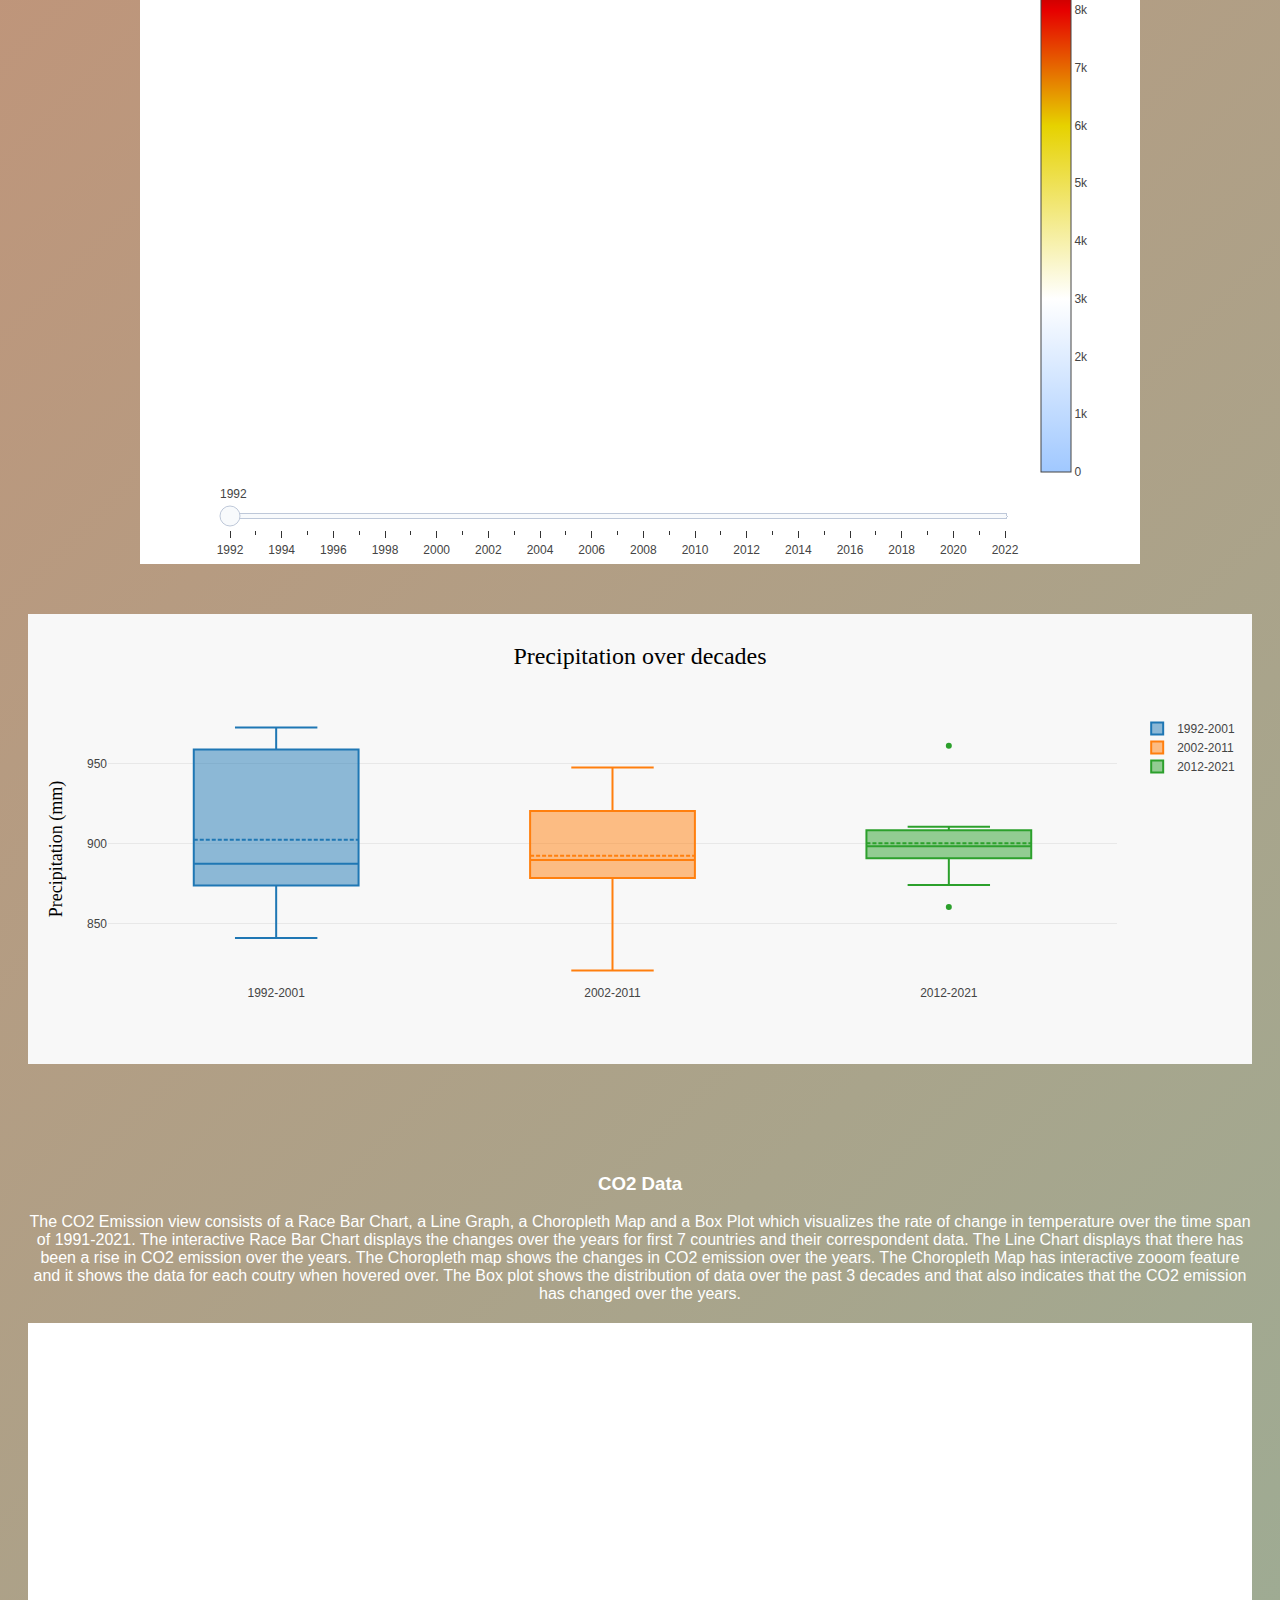
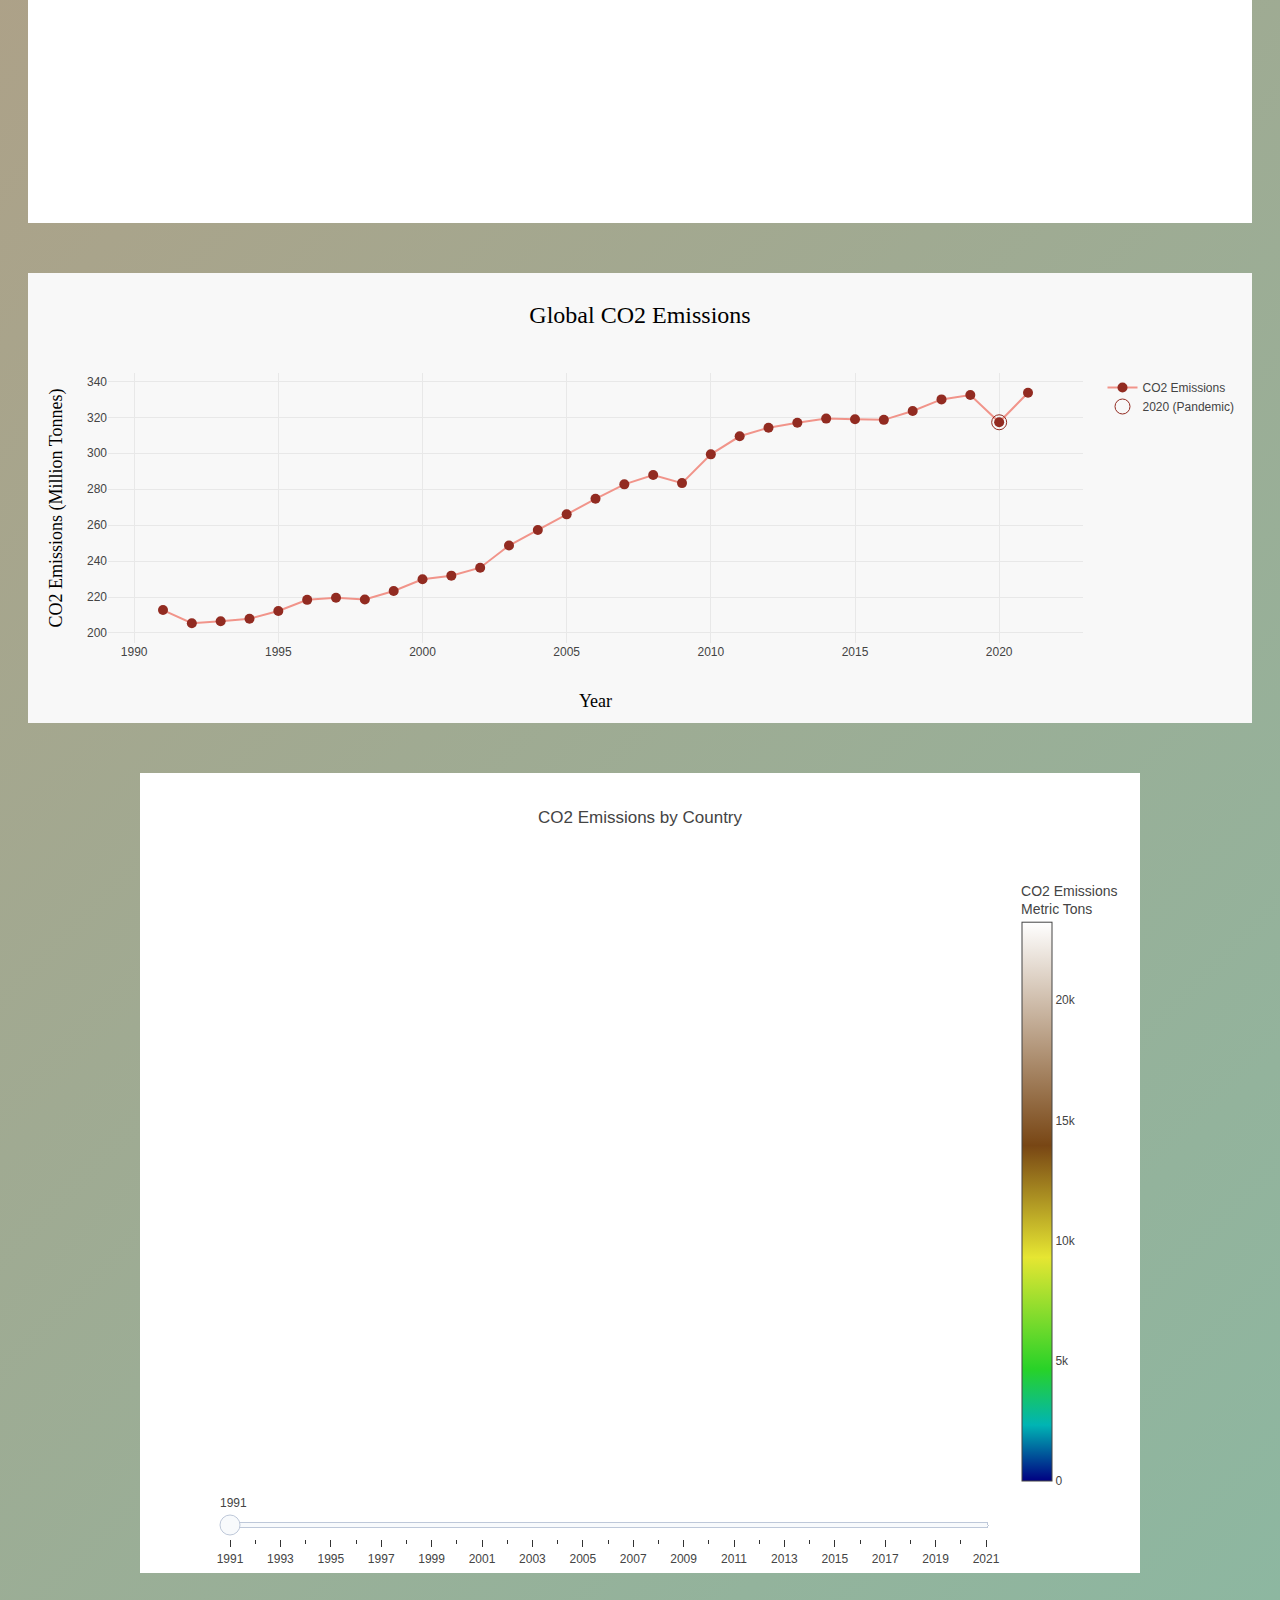
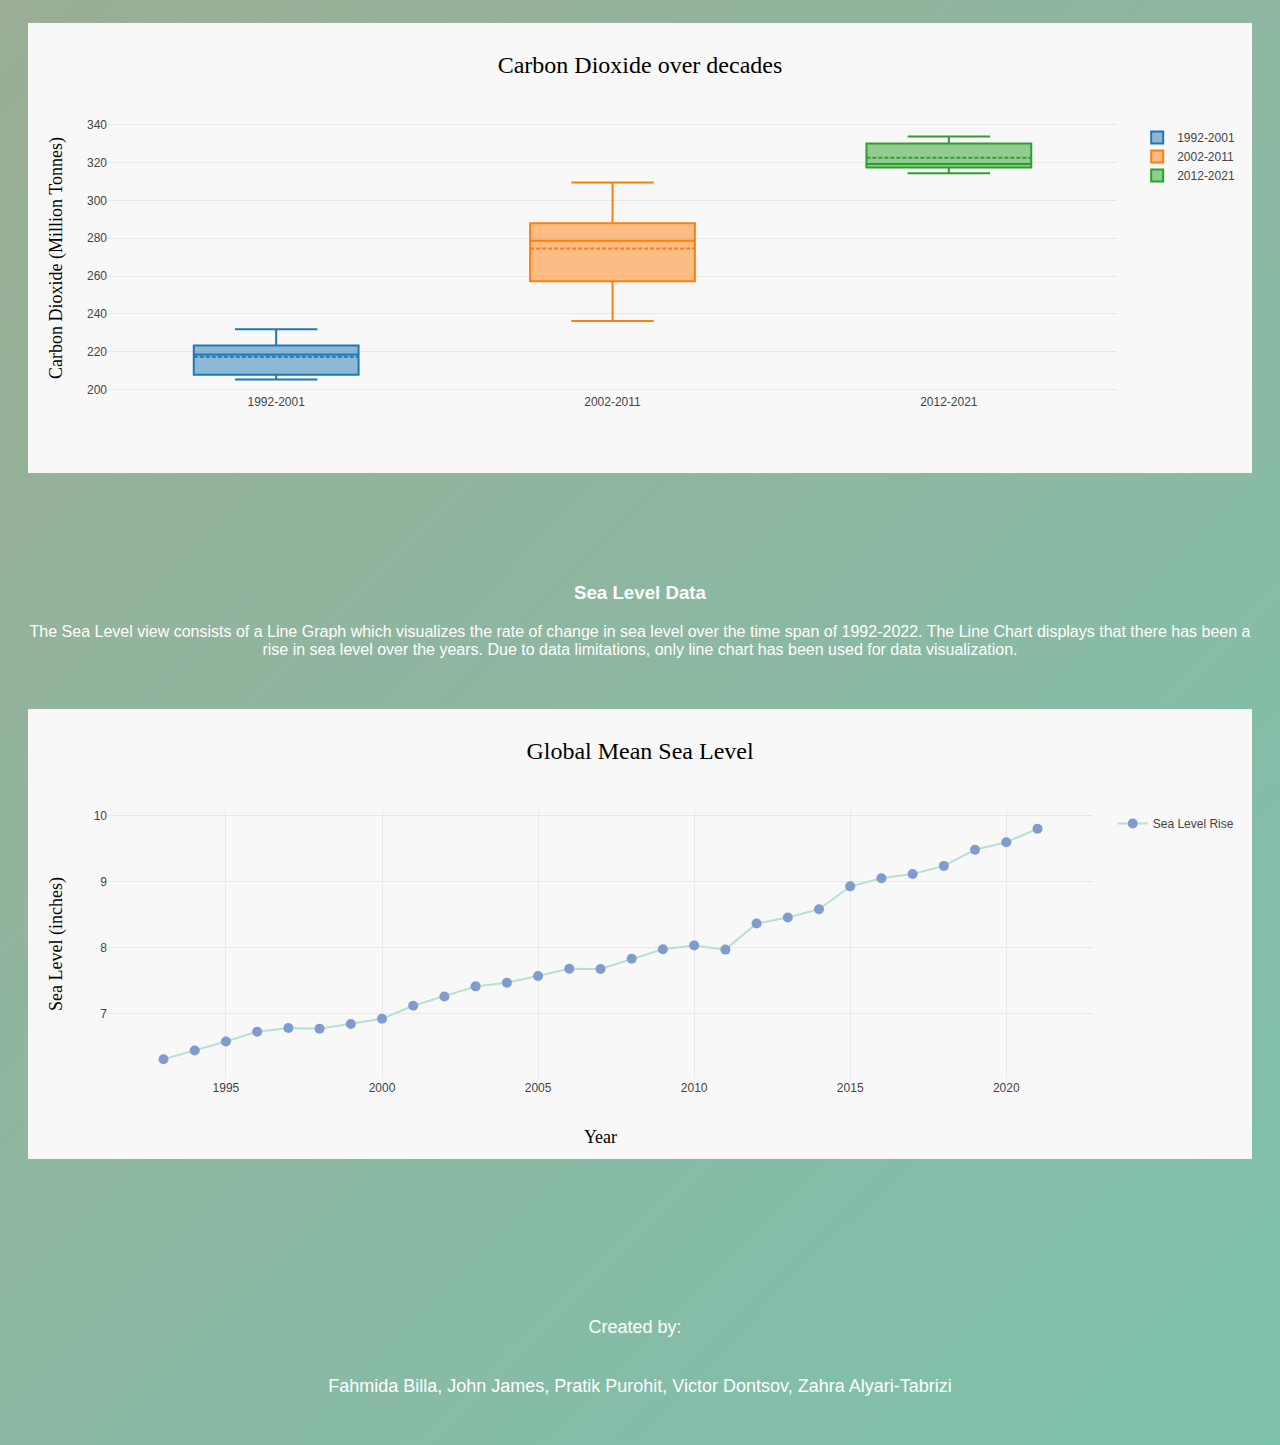
==== commit 936e9e45: "updated css/html" ====
--- a/All Charts/Charts.html
+++ b/All Charts/Charts.html
@@ -70,30 +70,32 @@
       <ul>
         <li>
           <a href="https://www.linkedin.com/in/pratik-purohit-342866201/">
-            <img src="team-member-1.jpg">
-            <p>Role: Data Analyst</p>
+            <img src="team-member-1.jpg" alt="team member 1">
           </a>
+          <p>Role: Data Analyst</p>
         </li>
         <li>
           <a href="https://www.linkedin.com/in/team-member-2">
-            <img src="All Charts/team-member-2.jpg" alt="Team Member 2">
-            <p>Role: Data Analyst</p>
+            <img src="team-member-2.jpg" alt="team member 2">
           </a>
+          <p>Role: Data Analyst</p>
         </li>
         <li>
           <a href="https://www.linkedin.com/in/team-member-3">
-            <img src="All Charts/team-member-3.jpg" alt="Team Member 3">
-            <p>Role: Data Analyst</p>
+            <img src="team-member-3.jpg" alt="team member 3">
           </a>
+          <p>Role: Data Analyst</p>
         </li>
         <li>
           <a href="https://www.linkedin.com/in/team-member-4">
-            <img src="All Charts/team-member-4.jpg" alt="Team Member 4">
-            <p>Role: Data Analyst</p>
+            <img src="team-member-4.jpg" alt="team member 4">
           </a>
+          <p>Role: Data Analyst</p>
         </li>
       </ul>
-  </div>
+    </div>
+    
+    
   
     
       
--- a/All Charts/style.css
+++ b/All Charts/style.css
@@ -103,7 +103,7 @@
 }
 
 .tab button.active {
-  background-color: #41dbd4;
+  background-color: #719eff;
 }
 
 .footer {
@@ -138,10 +138,6 @@
   padding: 20px;
 }
 
-/* Style the About Us tab button when active */
-.tab button.active {
-  background-color: #719eff;
-}
 
 /* Style the About Us tab content */
 /* Style the About Us tab content */
@@ -180,4 +176,31 @@
   margin-bottom: 5px;
 }
 
-
+#aboutUs li {
+  display: inline-block;
+  margin-right: 20px;
+  text-align: center;
+}
+#aboutUs li img {
+  max-width: 200px;
+  max-height: 200px;
+
+}
+#aboutUs li a {
+  display: inline-block;
+  overflow: hidden;
+}
+
+.element {
+  margin-bottom: 10px; /* add margin to create space between individual elements */
+  border: 1px solid #ccc; /* add a border to create visual separation */
+  padding: 10px; /* add padding to the border to create more space */
+}
+
+p {
+  margin-bottom: 20px; /* increase the margin bottom to add space between paragraphs */
+}
+
+.section {
+  padding: 30px 0; /* add padding to the top and bottom of the section to create more space */
+}